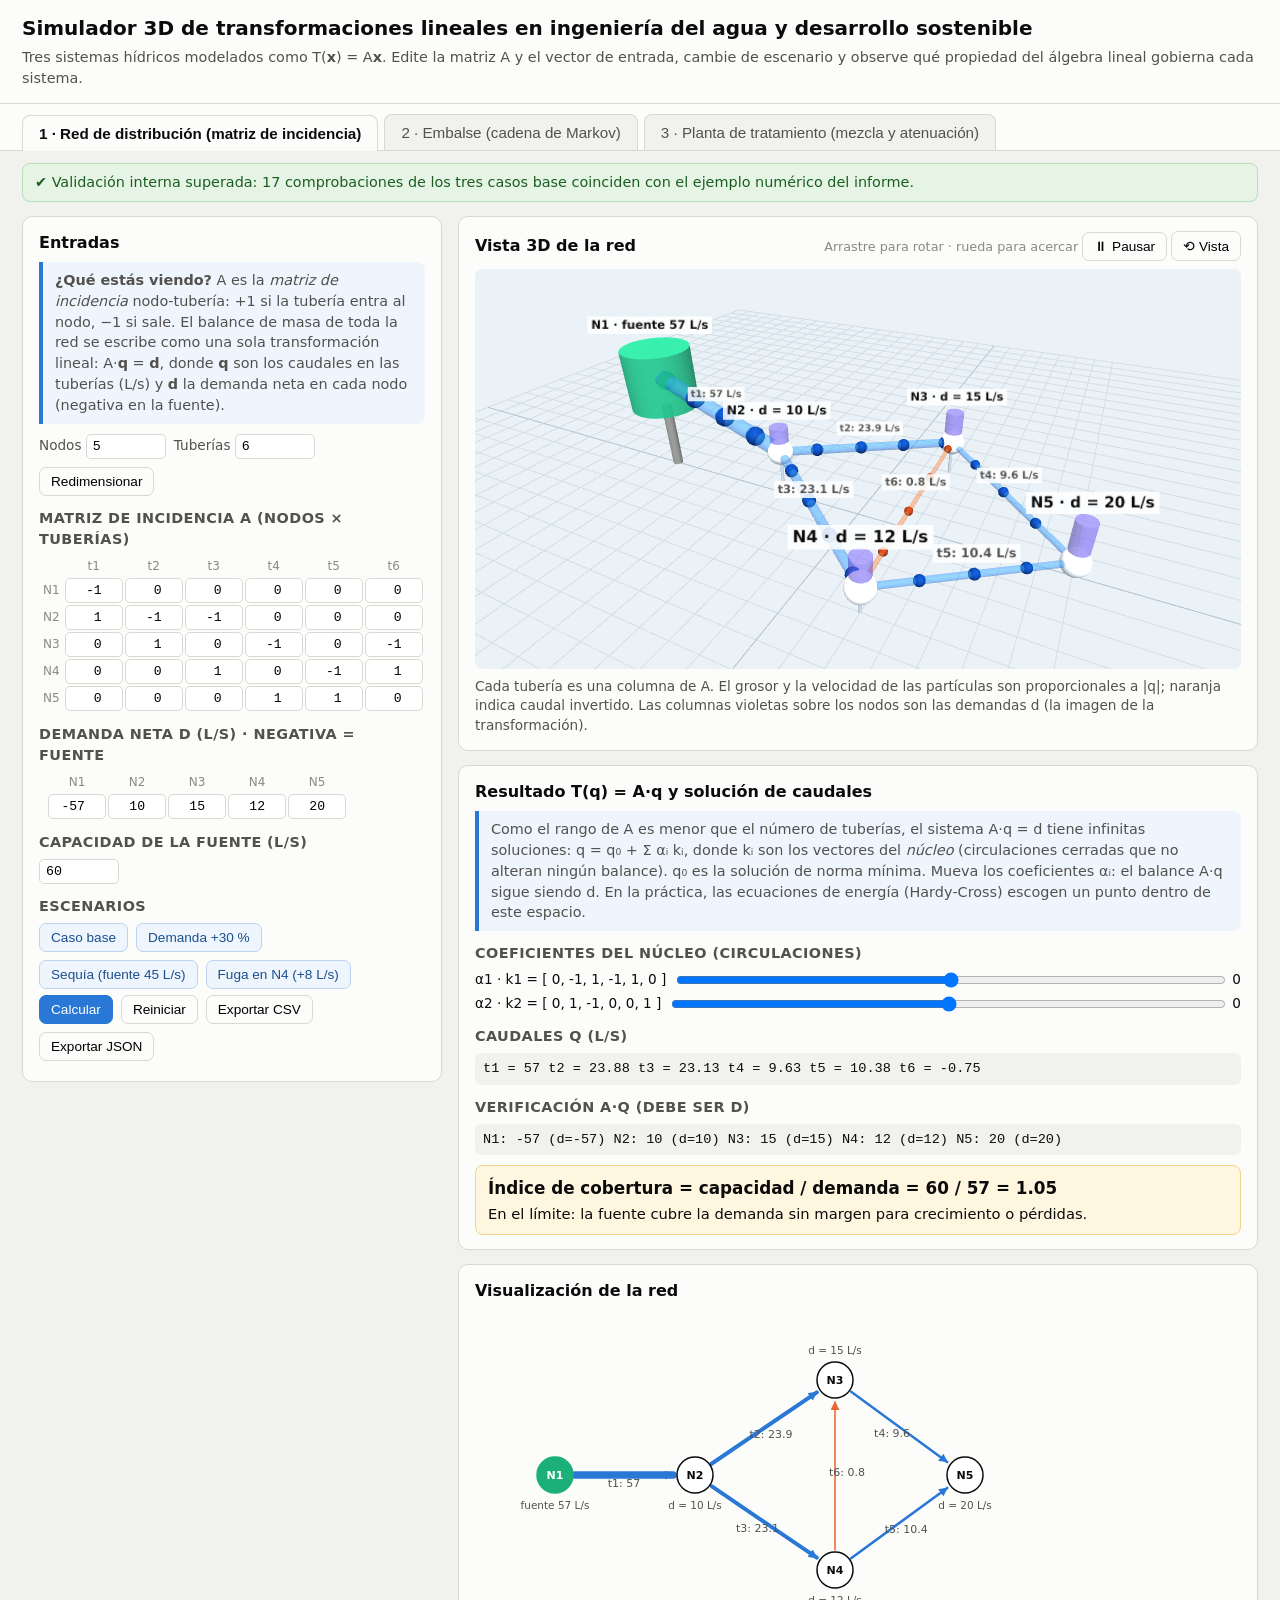
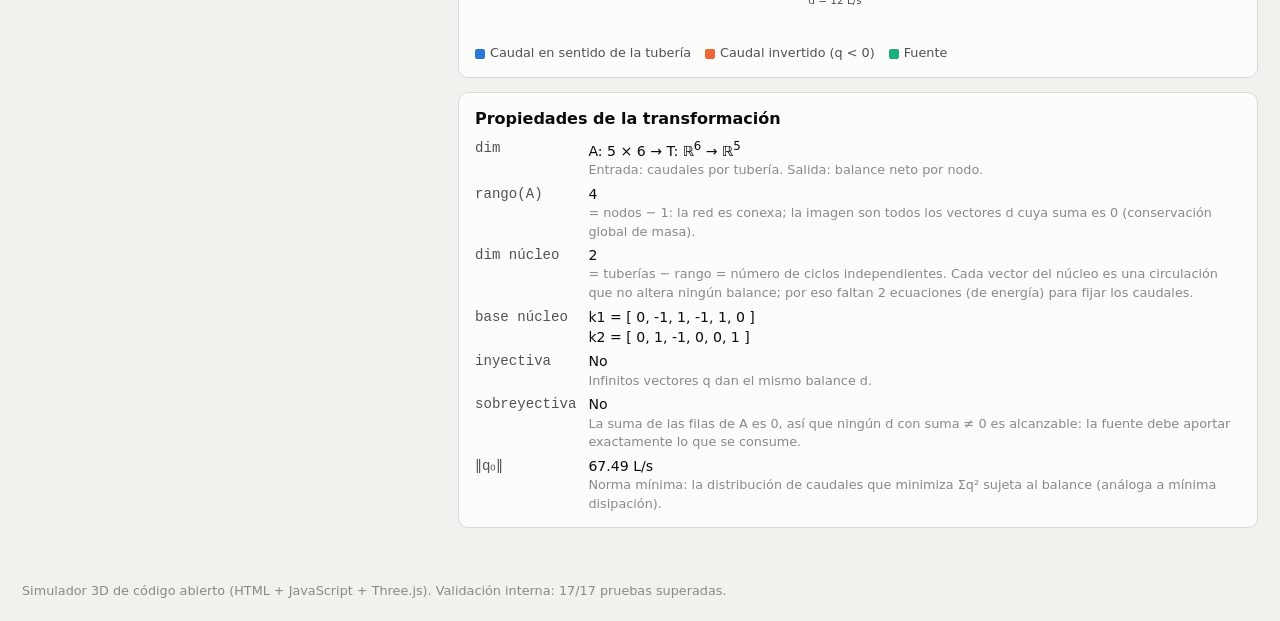
==== index.html @ 26a7a326 "Primer commit Se carga el proyecto" ====
<!DOCTYPE html>
<html lang="es">
<head>
<meta charset="utf-8">
<meta name="viewport" content="width=device-width, initial-scale=1">
<title>Simulador 3D de transformaciones lineales en ingeniería del agua</title>
<style>
:root{
  --surface:#fcfcfb; --surface-2:#f1f1ee; --border:#d9d8d2;
  --text:#0b0b0b; --text-2:#52514e; --muted:#8a8984;
  --s1:#2a78d6; --s2:#eb6834; --s3:#1baf7a; --s4:#eda100; --s7:#6250d6; --s8:#e34948;
  --good:#008300; --warn:#c98500; --bad:#c62828;
  --mono:ui-monospace,SFMono-Regular,Menlo,Consolas,monospace;
}
*{box-sizing:border-box}
body{margin:0;font-family:system-ui,-apple-system,"Segoe UI",Roboto,sans-serif;background:var(--surface-2);color:var(--text);line-height:1.45}
header{background:var(--surface);border-bottom:1px solid var(--border);padding:14px 22px}
header h1{margin:0;font-size:1.25rem;font-weight:650}
header p{margin:4px 0 0;color:var(--text-2);font-size:.9rem}
nav{display:flex;gap:6px;padding:10px 22px 0;background:var(--surface);border-bottom:1px solid var(--border)}
nav button{border:1px solid var(--border);border-bottom:none;background:var(--surface-2);padding:9px 16px;border-radius:8px 8px 0 0;cursor:pointer;font-size:.95rem;color:var(--text-2)}
nav button.active{background:var(--surface);color:var(--text);font-weight:600;border-color:var(--border);position:relative;top:1px}
#banner{margin:12px 22px 0;padding:8px 12px;border-radius:8px;font-size:.9rem;display:none}
#banner.ok{display:block;background:#e6f4e6;color:#1b5e20;border:1px solid #b7dcb7}
#banner.fail{display:block;background:#fdecea;color:#7f1d1d;border:1px solid #f5c2c0}
main{padding:14px 22px 40px}
.module{display:none}
.module.active{display:block}
.grid{display:grid;grid-template-columns:minmax(330px,420px) 1fr;gap:16px}
@media(max-width:960px){.grid{grid-template-columns:1fr}}
.card{background:var(--surface);border:1px solid var(--border);border-radius:10px;padding:14px 16px;margin-bottom:14px}
.card h2{font-size:1rem;margin:0 0 8px;font-weight:650}
.card h3{font-size:.9rem;margin:12px 0 6px;color:var(--text-2);font-weight:600;text-transform:uppercase;letter-spacing:.03em}
.what{background:#eef5fd;border-left:4px solid var(--s1);padding:8px 12px;border-radius:0 8px 8px 0;font-size:.9rem;color:var(--text-2);margin-bottom:10px}
table.mat{border-collapse:collapse;font-family:var(--mono);font-size:.82rem}
table.mat th{font-weight:500;color:var(--muted);padding:2px 4px;font-family:system-ui;font-size:.75rem;white-space:nowrap}
table.mat td{padding:1px}
table.mat input{width:58px;padding:4px 5px;border:1px solid var(--border);border-radius:5px;font-family:var(--mono);font-size:.82rem;text-align:right;background:#fff}
table.mat input:focus{outline:2px solid var(--s1);border-color:transparent}
.row{display:flex;gap:8px;flex-wrap:wrap;align-items:center;margin:6px 0}
.row label{font-size:.85rem;color:var(--text-2)}
input[type=number].small{width:80px;padding:4px 6px;border:1px solid var(--border);border-radius:5px;font-family:var(--mono)}
button.btn{border:1px solid var(--border);background:var(--surface);padding:6px 11px;border-radius:7px;cursor:pointer;font-size:.85rem}
button.btn:hover{background:var(--surface-2)}
button.btn.primary{background:var(--s1);color:#fff;border-color:var(--s1)}
button.btn.scen{border-color:#bcd3f0;background:#eef5fd;color:#1c4f8f}
.prop{display:grid;grid-template-columns:auto 1fr;gap:4px 12px;font-size:.88rem}
.prop .k{font-family:var(--mono);color:var(--text-2);white-space:nowrap}
.prop .v{}
.prop .v small{display:block;color:var(--muted);font-size:.8rem}
.vec{font-family:var(--mono);font-size:.85rem;background:var(--surface-2);padding:6px 8px;border-radius:6px;overflow-x:auto;white-space:nowrap}
.ind{padding:10px 12px;border-radius:8px;font-size:.92rem;border:1px solid var(--border)}
.ind.good{background:#e6f4e6;border-color:#b7dcb7}
.ind.warn{background:#fff6e0;border-color:#f0d58a}
.ind.bad{background:#fdecea;border-color:#f5c2c0}
.ind b{display:block;font-size:1.05rem;margin-bottom:2px}
svg text{font-family:system-ui,sans-serif}
.legend{display:flex;gap:14px;flex-wrap:wrap;font-size:.8rem;color:var(--text-2);margin-top:4px}
.legend span::before{content:"";display:inline-block;width:10px;height:10px;border-radius:2px;margin-right:5px;vertical-align:middle;background:var(--c)}
.slider{display:grid;grid-template-columns:auto 1fr auto;gap:8px;align-items:center;font-size:.85rem;margin:4px 0}
.slider input{width:100%}
footer{color:var(--muted);font-size:.8rem;padding:0 22px 20px}
.tbl{width:100%;border-collapse:collapse;font-size:.82rem;font-family:var(--mono)}
.tbl th,.tbl td{border-bottom:1px solid var(--border);padding:3px 6px;text-align:right}
.tbl th{font-family:system-ui;color:var(--muted);font-weight:500}
.view3d{width:100%;height:400px;border-radius:8px;overflow:hidden;background:#eaf2f8;touch-action:none;cursor:grab;position:relative}
.view3d:active{cursor:grabbing}
.h3d{display:flex;justify-content:space-between;align-items:center;gap:8px;flex-wrap:wrap;margin-bottom:8px}
.h3d h2{margin:0}.h3d span{font-size:.8rem;color:var(--muted)}
.tbl td:first-child,.tbl th:first-child{text-align:left}
</style>
</head>
<body>
<header>
  <h1>Simulador 3D de transformaciones lineales en ingeniería del agua y desarrollo sostenible</h1>
  <p>Tres sistemas hídricos modelados como T(<b>x</b>) = A<b>x</b>. Edite la matriz A y el vector de entrada, cambie de escenario y observe qué propiedad del álgebra lineal gobierna cada sistema.</p>
</header>
<nav>
  <button class="active" data-m="red">1 · Red de distribución (matriz de incidencia)</button>
  <button data-m="emb">2 · Embalse (cadena de Markov)</button>
  <button data-m="pla">3 · Planta de tratamiento (mezcla y atenuación)</button>
</nav>
<div id="banner"></div>
<main>

<!-- ============ MÓDULO 1: RED ============ -->
<section class="module active" id="m-red">
<div class="grid">
<div>
  <div class="card">
    <h2>Entradas</h2>
    <div class="what"><b>¿Qué estás viendo?</b> A es la <i>matriz de incidencia</i> nodo‑tubería: +1 si la tubería entra al nodo, −1 si sale. El balance de masa de toda la red se escribe como una sola transformación lineal: A·<b>q</b> = <b>d</b>, donde <b>q</b> son los caudales en las tuberías (L/s) y <b>d</b> la demanda neta en cada nodo (negativa en la fuente).</div>
    <div class="row">
      <label>Nodos <input class="small" type="number" id="red-n" min="3" max="8" value="5"></label>
      <label>Tuberías <input class="small" type="number" id="red-m" min="2" max="12" value="6"></label>
      <button class="btn" id="red-resize">Redimensionar</button>
    </div>
    <h3>Matriz de incidencia A (nodos × tuberías)</h3>
    <div id="red-A"></div>
    <h3>Demanda neta d (L/s) · negativa = fuente</h3>
    <div id="red-d"></div>
    <h3>Capacidad de la fuente (L/s)</h3>
    <div class="row"><input class="small" type="number" id="red-cap" value="60" step="1"></div>
    <h3>Escenarios</h3>
    <div class="row">
      <button class="btn scen" data-s="base">Caso base</button>
      <button class="btn scen" data-s="demanda">Demanda +30 %</button>
      <button class="btn scen" data-s="sequia">Sequía (fuente 45 L/s)</button>
      <button class="btn scen" data-s="fuga">Fuga en N4 (+8 L/s)</button>
    </div>
    <div class="row"><button class="btn primary" id="red-calc">Calcular</button><button class="btn" id="red-reset">Reiniciar</button><button class="btn" id="red-csv">Exportar CSV</button><button class="btn" id="red-json">Exportar JSON</button></div>
  </div>
</div>
<div>
  <div class="card">
    <div class="h3d"><h2>Vista 3D de la red</h2><span>Arrastre para rotar · rueda para acercar <button class="btn" data-pause>⏸ Pausar</button> <button class="btn" data-home="red">⟲ Vista</button></span></div>
    <div class="view3d" id="red-3d"></div>
    <p style="font-size:.85rem;color:var(--text-2);margin:8px 0 0">Cada tubería es una columna de A. El grosor y la velocidad de las partículas son proporcionales a |q|; naranja indica caudal invertido. Las columnas violetas sobre los nodos son las demandas d (la imagen de la transformación).</p>
  </div>
  <div class="card">
    <h2>Resultado T(q) = A·q y solución de caudales</h2>
    <div class="what">Como el rango de A es menor que el número de tuberías, el sistema A·q = d tiene infinitas soluciones: q = q₀ + Σ αᵢ kᵢ, donde kᵢ son los vectores del <i>núcleo</i> (circulaciones cerradas que no alteran ningún balance). q₀ es la solución de norma mínima. Mueva los coeficientes αᵢ: el balance A·q sigue siendo d. En la práctica, las ecuaciones de energía (Hardy‑Cross) escogen un punto dentro de este espacio.</div>
    <div id="red-sliders"></div>
    <h3>Caudales q (L/s)</h3><div class="vec" id="red-q"></div>
    <h3>Verificación A·q (debe ser d)</h3><div class="vec" id="red-Aq"></div>
    <div id="red-ind" class="ind" style="margin-top:10px"></div>
  </div>
  <div class="card">
    <h2>Visualización de la red</h2>
    <div id="red-svg"></div>
    <div class="legend"><span style="--c:var(--s1)">Caudal en sentido de la tubería</span><span style="--c:var(--s2)">Caudal invertido (q &lt; 0)</span><span style="--c:var(--s3)">Fuente</span></div>
  </div>
  <div class="card">
    <h2>Propiedades de la transformación</h2>
    <div class="prop" id="red-prop"></div>
  </div>
</div>
</div>
</section>

<!-- ============ MÓDULO 2: EMBALSE ============ -->
<section class="module" id="m-emb">
<div class="grid">
<div>
  <div class="card">
    <h2>Entradas</h2>
    <div class="what"><b>¿Qué estás viendo?</b> El nivel del embalse se clasifica en cuatro estados. La columna j de A contiene las probabilidades de pasar <i>desde</i> el estado j a cada estado en un mes (cada columna suma 1: matriz estocástica). La distribución de probabilidad del mes k+1 es la transformación lineal x<sub>k+1</sub> = A·x<sub>k</sub>.</div>
    <h3>Matriz de transición A (hacia × desde)</h3>
    <div id="emb-A"></div>
    <h3>Estado inicial x₀ (probabilidades)</h3>
    <div id="emb-x"></div>
    <div class="slider"><label>Meses a simular</label><input type="range" id="emb-k" min="1" max="36" value="12"><span id="emb-kv">12</span></div>
    <h3>Umbral de sostenibilidad</h3>
    <div class="row"><label>Probabilidad máxima aceptable de Bajo + Crítico a largo plazo</label><input class="small" type="number" id="emb-th" value="0.30" step="0.05" min="0" max="1"></div>
    <h3>Escenarios</h3>
    <div class="row">
      <button class="btn scen" data-s="base">Caso base</button>
      <button class="btn scen" data-s="sequia">Sequía prolongada</button>
      <button class="btn scen" data-s="gestion">Gestión de la demanda</button>
    </div>
    <div class="row"><button class="btn primary" id="emb-calc">Calcular</button><button class="btn" id="emb-reset">Reiniciar</button><button class="btn" id="emb-csv">Exportar CSV</button><button class="btn" id="emb-json">Exportar JSON</button></div>
  </div>
</div>
<div>
  <div class="card">
    <div class="h3d"><h2>Vista 3D del embalse</h2><span>Arrastre para rotar · rueda para acercar <button class="btn" data-pause>⏸ Pausar</button> <button class="btn" data-home="emb">⟲ Vista</button></span></div>
    <div class="view3d" id="emb-3d"></div>
    <p style="font-size:.85rem;color:var(--text-2);margin:8px 0 0">Izquierda: el nivel esperado del embalse evoluciona mes a mes al aplicar A repetidamente. Derecha: cada fila de barras es un estado y cada columna un mes; la superficie se aplana al acercarse al autovector π.</p>
  </div>
  <div class="card">
    <h2>Resultado: evolución mensual x<sub>k</sub> = Aᵏ·x₀</h2>
    <div class="what">El estado de largo plazo del embalse no depende de x₀: es el <i>autovector</i> de A asociado al autovalor λ = 1 (vector estacionario π). El segundo autovalor |λ₂| mide cuánto tarda el sistema en olvidar la condición inicial. Esa es la idea fuerza: la sostenibilidad del embalse está escrita en los autovalores de A.</div>
    <div id="emb-svg"></div>
    <div class="legend"><span style="--c:var(--s1)">Alto</span><span style="--c:var(--s3)">Medio</span><span style="--c:var(--s4)">Bajo</span><span style="--c:var(--s8)">Crítico</span></div>
    <h3>Distribución en el mes k</h3><div class="vec" id="emb-xk"></div>
    <h3>Vector estacionario π (autovector de λ = 1)</h3><div class="vec" id="emb-pi"></div>
    <div id="emb-ind" class="ind" style="margin-top:10px"></div>
  </div>
  <div class="card">
    <h2>Propiedades de la transformación</h2>
    <div class="prop" id="emb-prop"></div>
  </div>
</div>
</div>
</section>

<!-- ============ MÓDULO 3: PLANTA ============ -->
<section class="module" id="m-pla">
<div class="grid">
<div>
  <div class="card">
    <h2>Entradas</h2>
    <div class="what"><b>¿Qué estás viendo?</b> Tres unidades de tratamiento (homogeneización, reactor, sedimentador). A<sub>ij</sub> es la fracción de la carga contaminante de la unidad j que pasa a la unidad i en un ciclo; lo que falta para que la columna sume 1 es la fracción <i>removida</i>. La carga en el ciclo siguiente es la transformación lineal x<sub>k+1</sub> = A·x<sub>k</sub>.</div>
    <h3>Matriz de mezcla y transferencia A (hacia × desde)</h3>
    <div id="pla-A"></div>
    <h3>Carga inicial x₀ (mg/L en cada unidad)</h3>
    <div id="pla-x"></div>
    <div class="slider"><label>Ciclos a simular</label><input type="range" id="pla-k" min="1" max="40" value="12"><span id="pla-kv">12</span></div>
    <h3>Límite normativo de salida (mg/L)</h3>
    <div class="row"><input class="small" type="number" id="pla-lim" value="30" step="1"></div>
    <h3>Escenarios</h3>
    <div class="row">
      <button class="btn scen" data-s="base">Caso base</button>
      <button class="btn scen" data-s="sobrecarga">Sobrecarga del reactor</button>
      <button class="btn scen" data-s="mejora">Mejora de remoción</button>
    </div>
    <div class="row"><button class="btn primary" id="pla-calc">Calcular</button><button class="btn" id="pla-reset">Reiniciar</button><button class="btn" id="pla-csv">Exportar CSV</button><button class="btn" id="pla-json">Exportar JSON</button></div>
  </div>
</div>
<div>
  <div class="card">
    <div class="h3d"><h2>Vista 3D de la planta</h2><span>Arrastre para rotar · rueda para acercar <button class="btn" data-pause>⏸ Pausar</button> <button class="btn" data-home="pla">⟲ Vista</button></span></div>
    <div class="view3d" id="pla-3d"></div>
    <p style="font-size:.85rem;color:var(--text-2);margin:8px 0 0">La altura del relleno de cada tanque es la carga x(k) en esa unidad. Las tuberías son las entradas no nulas de A (grosor ∝ fracción transferida). El anillo rojo marca el límite normativo en el sedimentador.</p>
  </div>
  <div class="card">
    <h2>Resultado: carga por unidad en cada ciclo</h2>
    <div class="what">Si todos los autovalores cumplen |λ| &lt; 1, la carga tiende a cero: la planta <i>atenúa</i> cualquier pulso. El autovalor dominante fija la velocidad: tras k ciclos la carga residual decae como |λ<sub>máx</sub>|ᵏ. Si A es invertible, de la carga medida a la salida puede reconstruirse la carga de entrada (trazabilidad): x₀ = A⁻¹·x₁.</div>
    <div id="pla-svg"></div>
    <div class="legend"><span style="--c:var(--s1)">Homogeneización</span><span style="--c:var(--s3)">Reactor</span><span style="--c:var(--s7)">Sedimentador (salida)</span><span style="--c:var(--s8)">Límite normativo</span></div>
    <h3>Tabla de ciclos (mg/L)</h3>
    <div style="max-height:220px;overflow:auto"><table class="tbl" id="pla-tbl"></table></div>
    <div id="pla-ind" class="ind" style="margin-top:10px"></div>
  </div>
  <div class="card">
    <h2>Propiedades de la transformación</h2>
    <div class="prop" id="pla-prop"></div>
  </div>
</div>
</div>
</section>
</main>
<footer>Simulador 3D de código abierto (HTML + JavaScript + Three.js). Validación interna: <span id="val-txt">pendiente</span>.</footer>

<script src="three.min.js"></script>
<script>window.THREE||document.write('<script src="https://cdnjs.cloudflare.com/ajax/libs/three.js/r128/three.min.js"><\/script>')</script>
<script>
/* =================== Álgebra lineal (JS puro) =================== */
const LA = {
  clone: M => M.map(r => r.slice()),
  eye: n => Array.from({length:n},(_,i)=>Array.from({length:n},(_,j)=>i===j?1:0)),
  mul: (A,B) => A.map(r => B[0].map((_,j)=>r.reduce((s,a,k)=>s+a*B[k][j],0))),
  mulv: (A,v) => A.map(r => r.reduce((s,a,k)=>s+a*v[k],0)),
  T: A => A[0].map((_,j)=>A.map(r=>r[j])),
  norm: v => Math.sqrt(v.reduce((s,a)=>s+a*a,0)),
  rref(M, tol=1e-9){
    const R = LA.clone(M), m=R.length, n=R[0].length, piv=[]; let r=0;
    for(let c=0;c<n && r<m;c++){
      let p=r; for(let i=r+1;i<m;i++) if(Math.abs(R[i][c])>Math.abs(R[p][c])) p=i;
      if(Math.abs(R[p][c])<tol) continue;
      [R[r],R[p]]=[R[p],R[r]];
      const d=R[r][c]; for(let j=0;j<n;j++) R[r][j]/=d;
      for(let i=0;i<m;i++) if(i!==r && Math.abs(R[i][c])>tol){ const f=R[i][c]; for(let j=0;j<n;j++) R[i][j]-=f*R[r][j]; }
      piv.push(c); r++;
    }
    return {R, piv};
  },
  rank: M => LA.rref(M).piv.length,
  nullspace(M){
    const {R,piv}=LA.rref(M), n=M[0].length, free=[...Array(n).keys()].filter(c=>!piv.includes(c));
    return free.map(f=>{ const v=Array(n).fill(0); v[f]=1; piv.forEach((p,i)=>{ v[p]=-R[i][f]; }); return v.map(x=>Math.abs(x)<1e-12?0:x); });
  },
  det(M){
    const A=LA.clone(M), n=A.length; let d=1;
    for(let c=0;c<n;c++){ let p=c; for(let i=c+1;i<n;i++) if(Math.abs(A[i][c])>Math.abs(A[p][c])) p=i;
      if(Math.abs(A[p][c])<1e-12) return 0; if(p!==c){[A[c],A[p]]=[A[p],A[c]]; d=-d;}
      d*=A[c][c]; for(let i=c+1;i<n;i++){ const f=A[i][c]/A[c][c]; for(let j=c;j<n;j++) A[i][j]-=f*A[c][j]; } }
    return d;
  },
  inv(M){
    const n=M.length, A=M.map((r,i)=>r.concat(LA.eye(n)[i])); const {R,piv}=LA.rref(A);
    if(piv.length<n || piv.some((p,i)=>p!==i)) return null; return R.map(r=>r.slice(n));
  },
  solve(A,b){ const n=A.length; const {R,piv}=LA.rref(A.map((r,i)=>r.concat([b[i]]))); if(piv.length<n) return null; return R.map(r=>r[n]); },
  eig(M){ // QR sin desplazamiento; devuelve valores reales (y marca pares complejos)
    const n=M.length; let A=LA.clone(M);
    for(let it=0;it<800;it++){
      // Gram-Schmidt QR
      const Q=Array.from({length:n},()=>Array(n).fill(0)), Rm=Array.from({length:n},()=>Array(n).fill(0));
      for(let j=0;j<n;j++){ let v=A.map(r=>r[j]);
        for(let k=0;k<j;k++){ const q=Q.map(r=>r[k]); const d=q.reduce((s,a,i)=>s+a*v[i],0); Rm[k][j]=d; v=v.map((a,i)=>a-d*q[i]); }
        const nv=LA.norm(v)||1e-300; Rm[j][j]=nv; for(let i=0;i<n;i++) Q[i][j]=v[i]/nv; }
      A=LA.mul(Rm,Q);
    }
    const vals=[]; let i=0;
    while(i<n){
      if(i<n-1 && Math.abs(A[i+1][i])>1e-6){ // bloque 2x2 -> par complejo
        const a=A[i][i],b=A[i][i+1],c=A[i+1][i],d=A[i+1][i+1]; const tr=a+d, dt=a*d-b*c, disc=tr*tr/4-dt;
        if(disc<0){ vals.push({re:tr/2,im:Math.sqrt(-disc)}); vals.push({re:tr/2,im:-Math.sqrt(-disc)}); }
        else { vals.push({re:tr/2+Math.sqrt(disc),im:0}); vals.push({re:tr/2-Math.sqrt(disc),im:0}); }
        i+=2;
      } else { vals.push({re:A[i][i],im:0}); i++; }
    }
    vals.sort((p,q)=>Math.hypot(q.re,q.im)-Math.hypot(p.re,p.im));
    return vals;
  },
  eigvec(M,lam){ // iteración inversa
    const n=M.length; const S=M.map((r,i)=>r.map((a,j)=>a-(i===j?lam+1e-7:0)));
    let v=Array(n).fill(1/Math.sqrt(n));
    for(let it=0;it<60;it++){ const w=LA.solve(S,v); if(!w) break; const nw=LA.norm(w); if(!nw) break; v=w.map(a=>a/nw); }
    return v;
  }
};
const f = (x,d=3) => (Math.abs(x)<5e-4?0:x).toFixed(d).replace(/\.?0+$/,m=>m.includes('.')?'':m).replace(/^-0$/,'0');
const fv = (v,d=3) => '[ ' + v.map(a=>f(a,d)).join(',  ') + ' ]';

/* =================== Utilidades de interfaz =================== */
function matrixEditor(container, M, rowLabels, colLabels, onChange){
  const el=document.getElementById(container); let h='<table class="mat"><tr><th></th>'+colLabels.map(c=>'<th>'+c+'</th>').join('')+'</tr>';
  M.forEach((r,i)=>{ h+='<tr><th>'+rowLabels[i]+'</th>'+r.map((a,j)=>`<td><input type="number" step="any" data-i="${i}" data-j="${j}" value="${f(a,4)}"></td>`).join('')+'</tr>'; });
  el.innerHTML=h+'</table>';
  el.querySelectorAll('input').forEach(inp=>inp.addEventListener('change',()=>{ M[+inp.dataset.i][+inp.dataset.j]=parseFloat(inp.value)||0; onChange&&onChange(); }));
}
function vectorEditor(container, v, labels, onChange){ matrixEditor(container, [v], [''], labels, onChange); const el=document.getElementById(container); el.querySelectorAll('input').forEach(inp=>inp.addEventListener('change',()=>{ v[+inp.dataset.j]=parseFloat(inp.value)||0; onChange&&onChange(); })); }
function download(name, text, type){
  try{ const a=document.createElement('a'); a.href=URL.createObjectURL(new Blob([text],{type})); a.download=name; a.click(); }catch(e){}
  let d=document.getElementById('exp'); if(!d){ d=document.createElement('div'); d.id='exp'; d.style.cssText='position:fixed;inset:0;background:rgba(0,0,0,.45);display:flex;align-items:center;justify-content:center;z-index:9'; d.innerHTML='<div style="background:#fff;border-radius:10px;padding:16px;width:min(720px,92vw)"><div style="display:flex;justify-content:space-between;align-items:center;margin-bottom:8px"><b id="exp-t"></b><span><button class="btn" id="exp-c">Copiar</button> <button class="btn" id="exp-x">Cerrar</button></span></div><textarea id="exp-a" style="width:100%;height:300px;font-family:var(--mono);font-size:.8rem" readonly></textarea><p style="font-size:.8rem;color:var(--muted);margin:6px 0 0">Si la descarga automática no se inicia, copie el contenido y guárdelo con el nombre indicado.</p></div>'; document.body.appendChild(d);
    document.getElementById('exp-x').onclick=()=>d.style.display='none'; document.getElementById('exp-c').onclick=()=>{ const a=document.getElementById('exp-a'); a.select(); try{ navigator.clipboard.writeText(a.value); }catch(e){ document.execCommand('copy'); } }; }
  d.style.display='flex'; document.getElementById('exp-t').textContent=name; document.getElementById('exp-a').value=text;
}
function propRow(k,v,note){ return `<div class="k">${k}</div><div class="v">${v}${note?'<small>'+note+'</small>':''}</div>`; }
function eigText(vals){ return vals.map(e=>e.im?`${f(e.re)} ± ${f(Math.abs(e.im))}i`:f(e.re)).join(',  '); }

/* =================== MÓDULO 1: RED =================== */
const RED = {
  base(){ return { A:[[-1,0,0,0,0,0],[1,-1,-1,0,0,0],[0,1,0,-1,0,-1],[0,0,1,0,-1,1],[0,0,0,1,1,0]], d:[-57,10,15,12,20], cap:60 }; },
  state:null, alpha:[],
  load(s){ RED.state=s; RED.alpha=[]; document.getElementById('red-cap').value=s.cap; document.getElementById('red-n').value=s.A.length; document.getElementById('red-m').value=s.A[0].length; RED.render(); RED.calc(); },
  labels(){ const n=RED.state.A.length, m=RED.state.A[0].length; return {N:Array.from({length:n},(_,i)=>'N'+(i+1)), T:Array.from({length:m},(_,j)=>'t'+(j+1))}; },
  render(){ const {N,T}=RED.labels(); matrixEditor('red-A',RED.state.A,N,T,()=>{RED.alpha=[];}); vectorEditor('red-d',RED.state.d,N); },
  compute(){
    const A=RED.state.A, d=RED.state.d, cap=parseFloat(document.getElementById('red-cap').value)||0;
    const n=A.length, m=A[0].length, rank=LA.rank(A), ker=LA.nullspace(A);
    // solución de norma mínima con nodo de referencia = fila 1 (fuente)
    const Ar=A.slice(1), dr=d.slice(1); let q0=null, consistente=true;
    const G=LA.mul(Ar,LA.T(Ar)); const y=LA.solve(G,dr);
    if(y){ q0=LA.mulv(LA.T(Ar),y); } else { consistente=false; q0=Array(m).fill(0); }
    const sumd=d.reduce((s,a)=>s+a,0); if(Math.abs(sumd)>1e-6) consistente=false;
    const q=q0.map((a,j)=>a+ker.reduce((s,k,i)=>s+(RED.alpha[i]||0)*k[j],0));
    const Aq=LA.mulv(A,q);
    const demanda=d.filter(a=>a>0).reduce((s,a)=>s+a,0), fuente=-d.filter(a=>a<0).reduce((s,a)=>s+a,0);
    return {A,d,n,m,rank,ker,q0,q,Aq,consistente,sumd,demanda,fuente,cap,cobertura:demanda?cap/demanda:Infinity};
  },
  calc(){
    const r=RED.compute(); const {N,T}=RED.labels();
    // sliders de núcleo
    const sl=document.getElementById('red-sliders');
    sl.innerHTML = r.ker.length? '<h3>Coeficientes del núcleo (circulaciones)</h3>'+r.ker.map((k,i)=>`<div class="slider"><label>α${i+1} · k${i+1} = ${fv(k,2)}</label><input type="range" min="-20" max="20" step="0.5" value="${RED.alpha[i]||0}" data-i="${i}"><span>${f(RED.alpha[i]||0,1)}</span></div>`).join('') : '<p style="color:var(--muted);font-size:.85rem">Núcleo trivial: la solución de caudales es única (red en árbol, sin ciclos).</p>';
    sl.querySelectorAll('input[type=range]').forEach(inp=>inp.addEventListener('input',()=>{ RED.alpha[+inp.dataset.i]=parseFloat(inp.value); RED.calc(); }));
    document.getElementById('red-q').textContent = T.map((t,j)=>t+' = '+f(r.q[j],2)).join('   ');
    document.getElementById('red-Aq').textContent = N.map((nn,i)=>nn+': '+f(r.Aq[i],2)+' (d='+f(r.d[i],2)+')').join('   ');
    // indicador
    const ind=document.getElementById('red-ind');
    if(!r.consistente){ ind.className='ind bad'; ind.innerHTML='<b>Sistema inconsistente</b> La suma de d es '+f(r.sumd,2)+' L/s ≠ 0 (o A no corresponde a una red conexa): el vector d no pertenece a la imagen de A y no existe ningún q que satisfaga el balance. Ajuste la fuente para que compense exactamente las demandas.'; }
    else { const c=r.cobertura; const cls=c>=1.1?'good':c>=1?'warn':'bad';
      ind.className='ind '+cls; ind.innerHTML=`<b>Índice de cobertura = capacidad / demanda = ${f(r.cap,1)} / ${f(r.demanda,1)} = ${f(c,2)}</b>`+(cls==='good'?'Sostenible: la fuente cubre la demanda con margen ≥ 10 %.':cls==='warn'?'En el límite: la fuente cubre la demanda sin margen para crecimiento o pérdidas.':'No sostenible: la demanda supera la capacidad de la fuente; déficit de '+f(r.demanda-r.cap,1)+' L/s. Requiere gestión de demanda o nueva fuente (ODS 6.4).'); }
    // propiedades
    const kerDim=r.m-r.rank;
    document.getElementById('red-prop').innerHTML =
      propRow('dim', `A: ${r.n} × ${r.m}  →  T: ℝ<sup>${r.m}</sup> → ℝ<sup>${r.n}</sup>`, 'Entrada: caudales por tubería. Salida: balance neto por nodo.')+
      propRow('rango(A)', r.rank, r.rank===r.n-1?'= nodos − 1: la red es conexa; la imagen son todos los vectores d cuya suma es 0 (conservación global de masa).':'≠ nodos − 1: la red tiene componentes desconectadas o filas redundantes.')+
      propRow('dim núcleo', kerDim, kerDim>0?`= tuberías − rango = número de ciclos independientes. Cada vector del núcleo es una circulación que no altera ningún balance; por eso faltan ${kerDim} ecuaciones (de energía) para fijar los caudales.`:'La red es un árbol: los caudales quedan determinados sólo por el balance de masa.')+
      propRow('base núcleo', r.ker.length?r.ker.map((k,i)=>'k'+(i+1)+' = '+fv(k,2)).join('<br>'):'{0}')+
      propRow('inyectiva', kerDim===0?'Sí':'No', kerDim===0?'Dos configuraciones distintas de caudales producen balances distintos.':'Infinitos vectores q dan el mismo balance d.')+
      propRow('sobreyectiva', r.rank===r.n?'Sí':'No', 'La suma de las filas de A es 0, así que ningún d con suma ≠ 0 es alcanzable: la fuente debe aportar exactamente lo que se consume.')+
      propRow('‖q₀‖', f(LA.norm(r.q0),2)+' L/s', 'Norma mínima: la distribución de caudales que minimiza Σq² sujeta al balance (análoga a mínima disipación).');
    RED.draw(r); RED.draw3D(r);
  },
  draw(r){
    const {N,T}=RED.labels(); const n=r.n, W=560, H=330;
    let pos; if(n===5) pos=[[80,165],[220,165],[360,70],[360,260],[490,165]]; else pos=N.map((_,i)=>[280+200*Math.cos(2*Math.PI*i/n-Math.PI/2),165+120*Math.sin(2*Math.PI*i/n-Math.PI/2)]);
    const qmax=Math.max(1,...r.q.map(Math.abs));
    let s=`<svg viewBox="0 0 ${W} ${H}" width="100%" style="max-width:${W}px;display:block"><defs><marker id="arr" viewBox="0 0 10 10" refX="9" refY="5" markerWidth="9" markerHeight="9" markerUnits="userSpaceOnUse" orient="auto-start-reverse"><path d="M0,0 L10,5 L0,10 z" fill="context-stroke"/></marker></defs>`;
    r.A[0].forEach((_,j)=>{ const col=r.A.map(row=>row[j]); const from=col.indexOf(-1), to=col.indexOf(1); if(from<0||to<0) return;
      let [x1,y1]=pos[from],[x2,y2]=pos[to]; const q=r.q[j]; const rev=q<0; if(rev){[x1,y1,x2,y2]=[x2,y2,x1,y1];}
      const dx=x2-x1,dy=y2-y1,L=Math.hypot(dx,dy),ux=dx/L,uy=dy/L; const sx=x1+ux*20,sy=y1+uy*20,ex=x2-ux*22,ey=y2-uy*22;
      const w=1.5+6*Math.abs(q)/qmax; const color=rev?'var(--s2)':'var(--s1)';
      s+=`<line x1="${sx}" y1="${sy}" x2="${ex}" y2="${ey}" stroke="${color}" stroke-width="${w}" stroke-linecap="round" marker-end="url(#arr)"><title>${T[j]}: ${f(q,2)} L/s</title></line>`;
      const mx=(sx+ex)/2+(-uy)*12, my=(sy+ey)/2+ux*12; s+=`<text x="${mx}" y="${my}" font-size="11" text-anchor="middle" fill="#52514e">${T[j]}: ${f(Math.abs(q),1)}</text>`; });
    N.forEach((nn,i)=>{ const [x,y]=pos[i]; const src=r.d[i]<0; s+=`<circle cx="${x}" cy="${y}" r="18" fill="${src?'var(--s3)':'#fff'}" stroke="${src?'var(--s3)':'#0b0b0b'}" stroke-width="1.5"/><text x="${x}" y="${y+4}" font-size="11" text-anchor="middle" font-weight="600" fill="${src?'#fff':'#0b0b0b'}">${nn}</text><text x="${x}" y="${y<120?y-26:y+34}" font-size="10.5" text-anchor="middle" fill="#52514e">${src?'fuente ':'d = '}${f(Math.abs(r.d[i]),1)} L/s</text>`; });
    document.getElementById('red-svg').innerHTML=s+'</svg>';
  }
};
RED.scen = {
  base: ()=>RED.base(),
  demanda: ()=>{ const s=RED.base(); s.d=[-57*1.3, 13, 19.5, 15.6, 26]; return s; },
  sequia: ()=>{ const s=RED.base(); s.cap=45; return s; },
  fuga: ()=>{ const s=RED.base(); s.d=[-65,10,15,20,20]; return s; }
};

/* =================== MÓDULO 2: EMBALSE =================== */
const EMB = {
  S:['Alto','Medio','Bajo','Crítico'],
  base(){ return { A:[[0.70,0.20,0.05,0.00],[0.25,0.55,0.25,0.10],[0.05,0.20,0.50,0.40],[0.00,0.05,0.20,0.50]], x:[1,0,0,0] }; },
  state:null,
  load(s){ EMB.state=s; EMB.render(); EMB.calc(); },
  render(){ matrixEditor('emb-A',EMB.state.A,EMB.S.map(s=>'→ '+s),EMB.S.map(s=>'desde '+s)); vectorEditor('emb-x',EMB.state.x,EMB.S); },
  compute(){
    const A=EMB.state.A, x0=EMB.state.x.slice(), K=+document.getElementById('emb-k').value, th=parseFloat(document.getElementById('emb-th').value);
    const colsum=A[0].map((_,j)=>A.reduce((s,r)=>s+r[j],0)); const estoc=colsum.every(c=>Math.abs(c-1)<1e-6)&&A.every(r=>r.every(a=>a>=-1e-12));
    const hist=[x0]; let x=x0; for(let k=0;k<K;k++){ x=LA.mulv(A,x); hist.push(x); }
    const eig=LA.eig(A); let pi=LA.eigvec(A,1); const sp=pi.reduce((s,a)=>s+a,0); pi=pi.map(a=>a/sp);
    const lam2=eig.length>1?Math.hypot(eig[1].re,eig[1].im):0; const mem=lam2>0&&lam2<1?Math.log(0.01)/Math.log(lam2):Infinity;
    const riesgo=pi[2]+pi[3];
    return {A,x0,K,th,colsum,estoc,hist,eig,pi,lam2,mem,riesgo,det:LA.det(A),rank:LA.rank(A)};
  },
  calc(){
    const r=EMB.compute(); document.getElementById('emb-kv').textContent=r.K;
    document.getElementById('emb-xk').textContent='k = '+r.K+':  '+EMB.S.map((s,i)=>s+' '+f(r.hist[r.K][i],3)).join('   ');
    document.getElementById('emb-pi').textContent=EMB.S.map((s,i)=>s+' '+f(r.pi[i],3)).join('   ');
    const ind=document.getElementById('emb-ind');
    if(!r.estoc){ ind.className='ind bad'; ind.innerHTML='<b>A no es estocástica</b> Las columnas deben sumar 1 y no tener entradas negativas (sumas actuales: '+fv(r.colsum,3)+'). Sin esa condición no existe el autovalor λ = 1 que define el estado de largo plazo.'; }
    else { const cls=r.riesgo<=r.th?'good':r.riesgo<=r.th+0.15?'warn':'bad';
      ind.className='ind '+cls; ind.innerHTML=`<b>Probabilidad de largo plazo de Bajo + Crítico = ${f(r.pi[2],3)} + ${f(r.pi[3],3)} = ${f(r.riesgo,3)} (umbral ${f(r.th,2)})</b>`+(cls==='good'?'Sostenible: en régimen estacionario el embalse pasa la mayor parte del tiempo en niveles Alto/Medio.':cls==='warn'?'Riesgo moderado: el embalse supera el umbral; conviene revisar reglas de operación.':'No sostenible: el régimen de largo plazo concentra la probabilidad en niveles Bajo/Crítico (riesgo de desabastecimiento, ODS 6.4).')+` Memoria del sistema ≈ ${isFinite(r.mem)?Math.ceil(r.mem)+' meses':'∞'} para olvidar el estado inicial (|λ₂| = ${f(r.lam2,3)}).`; }
    document.getElementById('emb-prop').innerHTML =
      propRow('dim','A: 4 × 4  →  T: ℝ⁴ → ℝ⁴','Entrada y salida: distribuciones de probabilidad sobre los 4 estados.')+
      propRow('autovalores', eigText(r.eig), 'λ₁ = 1 siempre existe en una matriz estocástica (Perron‑Frobenius). Los demás cumplen |λ| < 1 y gobiernan la velocidad de convergencia.')+
      propRow('autovector λ=1', fv(r.pi,3), 'Vector estacionario π: A·π = π. Es el estado "sostenible" del embalse a largo plazo e independiente de x₀.')+
      propRow('|λ₂|', f(r.lam2,3), 'Tasa de olvido: el error respecto a π decae como |λ₂|ᵏ.')+
      propRow('det(A)', f(r.det,4), r.det!==0?'A es invertible: en principio puede reconstruirse la distribución del mes anterior.':'A es singular: distintas distribuciones iniciales colapsan en una sola.')+
      propRow('rango(A)', r.rank)+
      propRow('conservación', 'Σ columnas = '+fv(r.colsum,2), 'T preserva la suma de probabilidades (= 1): la imagen de un vector de probabilidad es otro vector de probabilidad.');
    EMB.draw(r); EMB.draw3D(r);
  },
  draw(r){
    const W=600,H=260,L=46,B=34,Rg=14,Tp=14, pw=W-L-Rg, ph=H-B-Tp, K=r.K, cols=['var(--s1)','var(--s3)','var(--s4)','var(--s8)'];
    const bw=Math.min(28,pw/(K+1)*0.75), step=pw/(K+1);
    let s=`<svg viewBox="0 0 ${W} ${H}" width="100%" style="max-width:${W}px;display:block">`;
    [0,0.25,0.5,0.75,1].forEach(t=>{ const y=Tp+ph*(1-t); s+=`<line x1="${L}" y1="${y}" x2="${W-Rg}" y2="${y}" stroke="#e4e3de"/><text x="${L-6}" y="${y+4}" font-size="10" text-anchor="end" fill="#8a8984">${t}</text>`; });
    r.hist.forEach((x,k)=>{ let acc=0; const cx=L+step*k+step/2-bw/2; x.forEach((p,i)=>{ const h=ph*p; const y=Tp+ph*(1-acc-p); s+=`<rect x="${cx}" y="${y}" width="${bw}" height="${Math.max(0,h-1)}" fill="${cols[i]}" rx="1"><title>Mes ${k} · ${EMB.S[i]}: ${f(p,3)}</title></rect>`; acc+=p; });
      if(K<=18||k%3===0) s+=`<text x="${cx+bw/2}" y="${H-B+14}" font-size="10" text-anchor="middle" fill="#52514e">${k}</text>`; });
    s+=`<text x="${L+pw/2}" y="${H-4}" font-size="11" text-anchor="middle" fill="#52514e">Mes k (0 = estado inicial) · altura = probabilidad de cada estado</text>`;
    // línea de referencia pi para Bajo+Crítico
    const y=Tp+ph*r.riesgo; s+=`<line x1="${L}" y1="${y}" x2="${W-Rg}" y2="${y}" stroke="#0b0b0b" stroke-dasharray="4 3"/><text x="${W-Rg}" y="${y-4}" font-size="10" text-anchor="end" fill="#0b0b0b">régimen estacionario: Bajo+Crítico por encima de esta línea = ${f(r.riesgo,3)}</text>`;
    document.getElementById('emb-svg').innerHTML=s+'</svg>';
  }
};
EMB.scen = {
  base: ()=>EMB.base(),
  sequia: ()=>({ A:[[0.55,0.10,0.02,0.00],[0.35,0.50,0.18,0.05],[0.10,0.30,0.50,0.35],[0.00,0.10,0.30,0.60]], x:[1,0,0,0] }),
  gestion: ()=>({ A:[[0.75,0.30,0.10,0.00],[0.22,0.55,0.35,0.20],[0.03,0.13,0.45,0.45],[0.00,0.02,0.10,0.35]], x:[0,0,0,1] })
};

/* =================== MÓDULO 3: PLANTA =================== */
const PLA = {
  U:['Homogeneización','Reactor','Sedimentador'],
  base(){ return { A:[[0.50,0.10,0.00],[0.40,0.50,0.10],[0.00,0.30,0.60]], x:[120,0,0] }; },
  state:null,
  load(s){ PLA.state=s; PLA.render(); PLA.calc(); },
  render(){ matrixEditor('pla-A',PLA.state.A,PLA.U.map(u=>'→ '+u),PLA.U.map(u=>'desde '+u.slice(0,5)+'.')); vectorEditor('pla-x',PLA.state.x,PLA.U); },
  compute(){
    const A=PLA.state.A, x0=PLA.state.x.slice(), K=+document.getElementById('pla-k').value, lim=parseFloat(document.getElementById('pla-lim').value);
    const colsum=A[0].map((_,j)=>A.reduce((s,r)=>s+r[j],0)); const rem=colsum.map(c=>1-c);
    const hist=[x0]; let x=x0; for(let k=0;k<K;k++){ x=LA.mulv(A,x); hist.push(x); }
    const eig=LA.eig(A); const rho=Math.hypot(eig[0].re,eig[0].im); const inv=LA.inv(A);
    const sal=hist.map(h=>h[2]); const maxSal=Math.max(...sal.slice(1)); const kmax=sal.indexOf(maxSal);
    let kcumple=null; for(let k=kmax;k<=K;k++){ if(sal[k]<=lim){kcumple=k;break;} }
    return {A,x0,K,lim,colsum,rem,hist,eig,rho,inv,sal,maxSal,kmax,kcumple,det:LA.det(A),rank:LA.rank(A),masaOk:colsum.every(c=>c<=1+1e-9&&c>=0)};
  },
  calc(){
    const r=PLA.compute(); document.getElementById('pla-kv').textContent=r.K;
    document.getElementById('pla-tbl').innerHTML='<tr><th>Ciclo</th>'+PLA.U.map(u=>'<th>'+u+'</th>').join('')+'<th>Total</th></tr>'+r.hist.map((h,k)=>`<tr><td>${k}</td>${h.map(a=>'<td>'+f(a,2)+'</td>').join('')}<td>${f(h.reduce((s,a)=>s+a,0),2)}</td></tr>`).join('');
    const ind=document.getElementById('pla-ind');
    if(!r.masaOk){ ind.className='ind bad'; ind.innerHTML='<b>Matriz físicamente inválida</b> Alguna columna suma más de 1 (la unidad generaría contaminante) o tiene entradas negativas. Sumas: '+fv(r.colsum,3); }
    else if(r.rho>=1){ ind.className='ind bad'; ind.innerHTML=`<b>Sin atenuación: |λ<sub>máx</sub>| = ${f(r.rho,3)} ≥ 1</b> La carga no decae; la planta acumula o conserva el contaminante. No sostenible.`; }
    else { const cls=r.maxSal<=r.lim?'good':r.kcumple!==null?'warn':'bad';
      ind.className='ind '+cls; ind.innerHTML=`<b>Pico de salida = ${f(r.maxSal,2)} mg/L en el ciclo ${r.kmax} (límite ${f(r.lim,1)} mg/L) · |λ<sub>máx</sub>| = ${f(r.rho,3)}</b>`+(cls==='good'?'Sostenible: la salida nunca supera el límite normativo; la carga residual decae como '+f(r.rho,3)+'ᵏ.':cls==='warn'?`Incumplimiento transitorio: la salida supera el límite y vuelve a cumplir en el ciclo ${r.kcumple}. Requiere amortiguar el pulso (mayor remoción o tanque de igualación).`:'No sostenible en el horizonte simulado: la salida supera el límite y no vuelve a cumplirlo en '+r.K+' ciclos.'); }
    document.getElementById('pla-prop').innerHTML =
      propRow('dim','A: 3 × 3  →  T: ℝ³ → ℝ³','Entrada y salida: cargas (mg/L) en las tres unidades.')+
      propRow('remoción por unidad', PLA.U.map((u,i)=>u+' '+f(100*r.rem[i],1)+' %').join(' · '), '1 − suma de la columna: fracción de la carga que desaparece en cada ciclo (sedimentación, biodegradación).')+
      propRow('autovalores', eigText(r.eig), 'Si todos cumplen |λ| < 1, Aᵏ → 0 y la planta atenúa cualquier pulso. El dominante fija la velocidad de decaimiento.')+
      propRow('ciclos para reducir 90 %', r.rho<1&&r.rho>0?Math.ceil(Math.log(0.1)/Math.log(r.rho)):'∞', 'Estimación con el autovalor dominante: |λ|ᵏ ≤ 0.1.')+
      propRow('det(A)', f(r.det,4), r.det!==0?'≠ 0: A es invertible.':'= 0: A no es invertible; se pierde información de la entrada.')+
      propRow('A⁻¹ (trazabilidad)', r.inv?'<span style="font-family:var(--mono)">'+r.inv.map(row=>fv(row,3)).join('<br>')+'</span>':'no existe', r.inv?'Permite reconstruir la carga del ciclo anterior a partir de la medida actual: x₀ = A⁻¹·x₁.':'')+
      propRow('rango(A)', r.rank)+
      propRow('composición', 'Aᵏ = A∘A∘…∘A', 'k ciclos de tratamiento son la composición de k transformaciones; la matriz de k ciclos es la potencia Aᵏ.');
    PLA.draw(r); PLA.draw3D(r);
  },
  draw(r){
    const W=600,H=250,L=46,B=34,Rg=14,Tp=14,pw=W-L-Rg,ph=H-B-Tp, cols=['var(--s1)','var(--s3)','var(--s7)'];
    const ymax=Math.max(r.lim*1.2,...r.hist.flat())*1.05; const X=k=>L+pw*k/r.K, Y=v=>Tp+ph*(1-v/ymax);
    let s=`<svg viewBox="0 0 ${W} ${H}" width="100%" style="max-width:${W}px;display:block">`;
    const ticks=5; for(let i=0;i<=ticks;i++){ const v=ymax*i/ticks; s+=`<line x1="${L}" y1="${Y(v)}" x2="${W-Rg}" y2="${Y(v)}" stroke="#e4e3de"/><text x="${L-6}" y="${Y(v)+4}" font-size="10" text-anchor="end" fill="#8a8984">${f(v,0)}</text>`; }
    s+=`<line x1="${L}" y1="${Y(r.lim)}" x2="${W-Rg}" y2="${Y(r.lim)}" stroke="var(--s8)" stroke-dasharray="5 3" stroke-width="1.5"/><text x="${W-Rg}" y="${Y(r.lim)-4}" font-size="10" text-anchor="end" fill="var(--s8)">límite ${f(r.lim,0)} mg/L</text>`;
    for(let i=0;i<3;i++){ const d=r.hist.map((h,k)=>`${k?'L':'M'}${X(k)},${Y(h[i])}`).join(' '); s+=`<path d="${d}" fill="none" stroke="${cols[i]}" stroke-width="2"/>`; r.hist.forEach((h,k)=>{ s+=`<circle cx="${X(k)}" cy="${Y(h[i])}" r="3.5" fill="${cols[i]}" stroke="#fff" stroke-width="1"><title>Ciclo ${k} · ${PLA.U[i]}: ${f(h[i],2)} mg/L</title></circle>`; }); }
    for(let k=0;k<=r.K;k++) if(r.K<=20||k%5===0) s+=`<text x="${X(k)}" y="${H-B+14}" font-size="10" text-anchor="middle" fill="#52514e">${k}</text>`;
    s+=`<text x="${L+pw/2}" y="${H-4}" font-size="11" text-anchor="middle" fill="#52514e">Ciclo de tratamiento k · carga (mg/L) en cada unidad</text>`;
    document.getElementById('pla-svg').innerHTML=s+'</svg>';
  }
};
PLA.scen = {
  base: ()=>PLA.base(),
  sobrecarga: ()=>({ A:[[0.70,0.10,0.00],[0.25,0.70,0.10],[0.00,0.20,0.85]], x:[120,0,0] }),
  mejora: ()=>({ A:[[0.40,0.05,0.00],[0.35,0.40,0.05],[0.00,0.25,0.45]], x:[120,0,0] })
};

/* =================== Motor 3D (Three.js) =================== */
const V3={views:{},active:'red',paused:false};
function make3D(id){
  const el=document.getElementById(id); const H=400; let W=el.clientWidth||720;
  const renderer=new THREE.WebGLRenderer({antialias:true,preserveDrawingBuffer:true}); renderer.setPixelRatio(Math.min(window.devicePixelRatio||1,2)); renderer.setSize(W,H); el.appendChild(renderer.domElement);
  const scene=new THREE.Scene(); scene.background=new THREE.Color(0xeaf2f8);
  const camera=new THREE.PerspectiveCamera(42,W/H,0.1,400);
  scene.add(new THREE.HemisphereLight(0xffffff,0x8a97a3,0.95)); const dl=new THREE.DirectionalLight(0xffffff,0.65); dl.position.set(8,16,12); scene.add(dl);
  const grid=new THREE.GridHelper(40,40,0xb4c2cc,0xd3dde4); grid.position.y=-0.02; scene.add(grid);
  const group=new THREE.Group(); scene.add(group);
  const v={el,renderer,scene,camera,group,time:0,onTick:null,home:{theta:0.55,phi:1.05,r:26,t:[0,1.5,0]},orb:{theta:0.55,phi:1.05,r:26,target:new THREE.Vector3(0,1.5,0)}};
  v.upd=()=>{ const o=v.orb; camera.position.set(o.target.x+o.r*Math.sin(o.phi)*Math.sin(o.theta), o.target.y+o.r*Math.cos(o.phi), o.target.z+o.r*Math.sin(o.phi)*Math.cos(o.theta)); camera.lookAt(o.target); };
  v.setHome=(theta,phi,r,t)=>{ v.home={theta,phi,r,t}; v.goHome(); };
  v.goHome=()=>{ const h=v.home; v.orb.theta=h.theta; v.orb.phi=h.phi; v.orb.r=h.r; v.orb.target.set(h.t[0],h.t[1],h.t[2]); v.upd(); };
  v.resize=()=>{ const w=el.clientWidth; if(!w) return; renderer.setSize(w,H); camera.aspect=w/H; camera.updateProjectionMatrix(); };
  v.clear=()=>{ while(group.children.length){ const o=group.children[0]; group.remove(o); o.traverse(c=>{ if(c.geometry) c.geometry.dispose(); if(c.material){ if(c.material.map) c.material.map.dispose(); c.material.dispose(); } }); } v.onTick=null; };
  let drag=null; const dom=renderer.domElement;
  dom.addEventListener('pointerdown',e=>{ drag={x:e.clientX,y:e.clientY}; try{dom.setPointerCapture(e.pointerId);}catch(_){} });
  dom.addEventListener('pointermove',e=>{ if(!drag) return; v.orb.theta-=(e.clientX-drag.x)*0.008; v.orb.phi=Math.min(1.5,Math.max(0.15,v.orb.phi-(e.clientY-drag.y)*0.006)); drag={x:e.clientX,y:e.clientY}; v.upd(); });
  const end=()=>{drag=null;}; dom.addEventListener('pointerup',end); dom.addEventListener('pointercancel',end);
  dom.addEventListener('wheel',e=>{ e.preventDefault(); v.orb.r=Math.min(70,Math.max(6,v.orb.r*(e.deltaY>0?1.1:0.9))); v.upd(); },{passive:false});
  v.upd(); return v;
}
function get3D(key){
  if(V3.views[key]!==undefined) return V3.views[key];
  try{ if(typeof THREE==='undefined') throw new Error('THREE'); V3.views[key]=make3D(key+'-3d'); }
  catch(e){ V3.views[key]=null; document.getElementById(key+'-3d').innerHTML='<p style="padding:18px;color:#52514e;font-size:.9rem">No fue posible iniciar la vista 3D (WebGL no disponible o falta el archivo three.min.js junto a index.html). El resto del simulador funciona normalmente.</p>'; }
  return V3.views[key];
}
function mat3(color,opacity){ return new THREE.MeshStandardMaterial({color,roughness:0.55,metalness:0.05,transparent:opacity<1,opacity:opacity,depthWrite:opacity>=1}); }
function tube3(a,b,rad,color,opacity=1){ const d=new THREE.Vector3().subVectors(b,a); const m=new THREE.Mesh(new THREE.CylinderGeometry(rad,rad,d.length(),18),mat3(color,opacity)); m.position.copy(a).addScaledVector(d,0.5); m.quaternion.setFromUnitVectors(new THREE.Vector3(0,1,0),d.clone().normalize()); return m; }
function box3(w,h,d,color,opacity=1){ return new THREE.Mesh(new THREE.BoxGeometry(w,h,d),mat3(color,opacity)); }
function label3(text,size=0.62,color='#0b0b0b'){
  const c=document.createElement('canvas'), ctx=c.getContext('2d'), fs=46, font='600 '+fs+'px system-ui,-apple-system,Segoe UI,Roboto,sans-serif';
  ctx.font=font; const w=Math.ceil(ctx.measureText(text).width)+28; c.width=w; c.height=fs+22; ctx.font=font;
  ctx.fillStyle='rgba(255,255,255,0.86)'; ctx.fillRect(0,0,c.width,c.height); ctx.fillStyle=color; ctx.textBaseline='middle'; ctx.fillText(text,14,c.height/2+2);
  const tex=new THREE.CanvasTexture(c); const sp=new THREE.Sprite(new THREE.SpriteMaterial({map:tex,depthTest:false,transparent:true})); sp.scale.set(size*c.width/c.height,size,1); sp.renderOrder=20; return sp;
}
function setLabel3(holder,text,size,color){ while(holder.children.length){ const o=holder.children[0]; holder.remove(o); o.material.map.dispose(); o.material.dispose(); } holder.add(label3(text,size,color)); }
function particles3(g,list,s,e,rad,color,speed,n=4){ for(let k=0;k<n;k++){ const m=new THREE.Mesh(new THREE.SphereGeometry(rad,12,10),mat3(color,1)); g.add(m); list.push({m,s,e,ph:k/n,sp:speed}); } }
function moveParticles(list,dt){ list.forEach(p=>{ p.ph=(p.ph+p.sp*dt)%1; p.m.position.lerpVectors(p.s,p.e,p.ph); }); }

RED.draw3D=function(r){
  const v=get3D('red'); if(!v) return; v.clear(); const g=v.group, {N,T}=RED.labels(), n=r.n;
  const P=n===5?[[-8,3.6,0],[-3,1.7,0],[2,1.3,-4],[2,0.9,4],[7,0.5,0]]:N.map((_,i)=>[7*Math.cos(2*Math.PI*i/n),1.2,7*Math.sin(2*Math.PI*i/n)]);
  const pos=P.map(p=>new THREE.Vector3(p[0],p[1],p[2])), qmax=Math.max(1,...r.q.map(Math.abs)), dmax=Math.max(1,...r.d.map(Math.abs)), parts=[];
  r.A[0].forEach((_,j)=>{ const col=r.A.map(row=>row[j]), from=col.indexOf(-1), to=col.indexOf(1); if(from<0||to<0) return;
    const q=r.q[j], rev=q<0, a=pos[from], b=pos[to], rad=0.07+0.2*Math.abs(q)/qmax;
    g.add(tube3(a,b,rad,rev?0xeb6834:0x2a78d6,0.5));
    if(Math.abs(q)>1e-6) particles3(g,parts,rev?b:a,rev?a:b,rad+0.07,rev?0x9a3412:0x0b3d91,0.12+0.55*Math.abs(q)/qmax,4);
    const lb=label3(T[j]+': '+f(Math.abs(q),1)+' L/s',0.5,'#52514e'); lb.position.copy(a).lerp(b,0.5).add(new THREE.Vector3(0,0.75,0)); g.add(lb); });
  N.forEach((nn,i)=>{ const p=pos[i], src=r.d[i]<0; let top=p.y+0.6;
    if(src){ const tk=new THREE.Mesh(new THREE.CylinderGeometry(1.2,1.2,2.2,28),mat3(0x1baf7a,0.9)); tk.position.copy(p); g.add(tk); const leg=tube3(new THREE.Vector3(p.x,0,p.z),new THREE.Vector3(p.x,p.y-1.1,p.z),0.18,0x8a8984); g.add(leg); top=p.y+1.3; }
    else { const sp=new THREE.Mesh(new THREE.SphereGeometry(0.45,24,18),mat3(0xffffff,1)); sp.position.copy(p); g.add(sp); g.add(tube3(new THREE.Vector3(p.x,0,p.z),p,0.05,0xb4c2cc));
      if(r.d[i]>0){ const h=3*r.d[i]/dmax; const c=new THREE.Mesh(new THREE.CylinderGeometry(0.32,0.32,h,20),mat3(0x6250d6,0.55)); c.position.set(p.x,p.y+0.45+h/2,p.z); g.add(c); top=p.y+0.45+h; } }
    const lb=label3(src?nn+' · fuente '+f(-r.d[i],1)+' L/s':nn+' · d = '+f(r.d[i],1)+' L/s',0.6); lb.position.set(p.x,top+0.6,p.z); g.add(lb); });
  v.onTick=dt=>moveParticles(parts,dt); moveParticles(parts,0);
  if(!v.inited){ v.inited=true; v.setHome(0.45,1.02,17,[0,1.8,0]); }
};
EMB.draw3D=function(r){
  const v=get3D('emb'); if(!v) return; v.clear(); const g=v.group, K=r.K, Hh=4, lev=[0.875,0.625,0.375,0.125], cols=[0x2a78d6,0x1baf7a,0xeda100,0xe34948], cx=-9;
  const fl=box3(6.4,0.2,6.4,0x8a8984); fl.position.set(cx,-0.1,0); g.add(fl);
  [[cx,Hh/2+0.2,-3.1,6.4,Hh+0.4,0.2],[cx-3.1,Hh/2+0.2,0,0.2,Hh+0.4,6.4],[cx+3.1,Hh/2+0.2,0,0.2,Hh+0.4,6.4]].forEach(w=>{ const m=box3(w[3],w[4],w[5],0x9aa5ad,0.3); m.position.set(w[0],w[1],w[2]); g.add(m); });
  const dam=box3(6.4,Hh+0.4,0.5,0x6f6e69,0.45); dam.position.set(cx,Hh/2+0.2,3.25); g.add(dam);
  EMB.S.forEach((s,i)=>{ const band=box3(0.12,Hh/4-0.06,6.2,cols[i],0.9); band.position.set(cx-3.3,(3-i)*Hh/4+Hh/8,0); g.add(band); const lb=label3(s,0.5); lb.position.set(cx-4.6,(3-i)*Hh/4+Hh/8,0); g.add(lb); });
  const water=box3(6,1,6,0x2a78d6,0.72); g.add(water);
  const info=new THREE.Group(); info.position.set(cx,Hh+1.5,0); g.add(info);
  const x0=-3.2, step=Math.min(0.8,14/(K+1));
  r.hist.forEach((x,k)=>x.forEach((p,i)=>{ const h=p*Hh; if(h<0.01) return; const b=box3(step*0.72,h,0.72,cols[i]); b.position.set(x0+k*step,h/2,(i-1.5)*1.05); g.add(b); }));
  EMB.S.forEach((s,i)=>{ const lb=label3(s,0.5); lb.position.set(x0-1.5,0.3,(i-1.5)*1.05); g.add(lb); });
  const every=Math.max(1,Math.ceil(K/6)); for(let k=0;k<=K;k+=every){ const lb=label3('mes '+k,0.42,'#52514e'); lb.position.set(x0+k*step,-0.1,2.9); g.add(lb); }
  const cursor=box3(step*0.9,Hh+0.2,4.5,0x0b0b0b,0.12); cursor.position.set(x0,Hh/2,0); g.add(cursor);
  const E=r.hist.map(x=>x.reduce((s,p,i)=>s+p*lev[i],0)); let cur=-1;
  const tick=(dt,t)=>{ const u=(t*1.3)%(K+2.5), m=Math.min(K,Math.floor(u)), fr=Math.min(1,u-m), e=m<K?E[m]+(E[m+1]-E[m])*fr:E[K];
    water.scale.y=Math.max(0.02,e*Hh); water.position.set(cx,Math.max(0.02,e*Hh)/2,0); cursor.position.x=x0+m*step;
    if(m!==cur){ cur=m; setLabel3(info,'Mes '+m+' · nivel esperado '+f(100*E[m],0)+' % · P(Bajo+Crítico) = '+f(r.hist[m][2]+r.hist[m][3],2),0.6); } };
  v.onTick=tick; tick(0,v.time);
  if(!v.inited){ v.inited=true; v.setHome(0.3,0.98,21,[-2.5,1.6,0]); }
};
PLA.draw3D=function(r){
  const v=get3D('pla'); if(!v) return; v.clear(); const g=v.group, K=r.K, Hh=4, R=1.5, X=[-6,0,6], cols=[0x2a78d6,0x1baf7a,0x6250d6], mx=Math.max(r.lim*1.2,1,...r.hist.reduce((a,h)=>a.concat(h),[])), parts=[], loads=[], vals=[];
  PLA.U.forEach((u,i)=>{ const glass=new THREE.Mesh(new THREE.CylinderGeometry(R,R,Hh,36,1,true),new THREE.MeshStandardMaterial({color:0x9fb6c6,transparent:true,opacity:0.22,side:THREE.DoubleSide,depthWrite:false})); glass.position.set(X[i],Hh/2,0); g.add(glass);
    const base=new THREE.Mesh(new THREE.CylinderGeometry(R+0.1,R+0.1,0.15,36),mat3(0x8a8984,1)); base.position.set(X[i],-0.07,0); g.add(base);
    const ld=new THREE.Mesh(new THREE.CylinderGeometry(R*0.94,R*0.94,1,36),mat3(cols[i],0.85)); g.add(ld); loads.push(ld);
    const nm=label3(u,0.58); nm.position.set(X[i],Hh+1.5,0); g.add(nm); const hv=new THREE.Group(); hv.position.set(X[i],Hh+0.75,0); g.add(hv); vals.push(hv); });
  for(let i=0;i<3;i++) for(let j=0;j<3;j++){ const a=r.A[i][j]; if(i===j||a<=0) continue; const fwd=i>j, y=fwd?0.9:3.2; let s,e;
    if(Math.abs(i-j)===1){ s=new THREE.Vector3(X[j]+(fwd?R:-R),y,0); e=new THREE.Vector3(X[i]+(fwd?-R:R),y,0); } else { s=new THREE.Vector3(X[j],y,R+0.5); e=new THREE.Vector3(X[i],y,R+0.5); }
    const rad=0.06+0.2*a; g.add(tube3(s,e,rad,fwd?0x52514e:0xeb6834,0.5)); particles3(g,parts,s,e,rad+0.06,fwd?0x0b0b0b:0x9a3412,0.2+0.8*a,3);
    const lb=label3(f(100*a,0)+' %',0.42,'#52514e'); lb.position.copy(s).lerp(e,0.5).add(new THREE.Vector3(0,0.55,0)); g.add(lb); }
  const so=new THREE.Vector3(X[2]+R,0.9,0), eo=new THREE.Vector3(X[2]+R+3.2,0.9,0); g.add(tube3(so,eo,0.14,0x6250d6,0.5)); particles3(g,parts,so,eo,0.2,0x3b2f99,0.5,3);
  const out=label3('Salida',0.5); out.position.set(eo.x+0.3,1.8,0); g.add(out);
  const ring=new THREE.Mesh(new THREE.TorusGeometry(R+0.06,0.07,10,56),mat3(0xe34948,1)); ring.rotation.x=Math.PI/2; ring.position.set(X[2],r.lim/mx*Hh,0); g.add(ring);
  const rl=label3('límite '+f(r.lim,0)+' mg/L',0.45,'#b3261e'); rl.position.set(X[2]+R+1.9,r.lim/mx*Hh+0.45,0); g.add(rl);
  const info=new THREE.Group(); info.position.set(0,Hh+2.5,0); g.add(info); let cur=-1;
  const tick=(dt,t)=>{ moveParticles(parts,dt); const u=(t*1.0)%(K+2.5), m=Math.min(K,Math.floor(u)), fr=Math.min(1,u-m);
    loads.forEach((ld,i)=>{ const val=m<K?r.hist[m][i]+(r.hist[m+1][i]-r.hist[m][i])*fr:r.hist[K][i], h=Math.max(0.02,val/mx*Hh); ld.scale.y=h; ld.position.set(X[i],h/2,0); if(i===2) ld.material.color.set(val>r.lim?0xe34948:cols[2]); });
    if(m!==cur){ cur=m; setLabel3(info,'Ciclo '+m+' · carga total '+f(r.hist[m].reduce((s,a)=>s+a,0),1)+' mg/L',0.62); vals.forEach((hv,i)=>setLabel3(hv,f(r.hist[m][i],1)+' mg/L',0.5,'#52514e')); } };
  v.onTick=tick; tick(0,v.time);
  if(!v.inited){ v.inited=true; v.setHome(0.28,1.12,18,[1,2.6,0]); }
};
(function loop3D(){ let last=performance.now(); function fr(now){ requestAnimationFrame(fr); const dt=Math.min(0.1,(now-last)/1000); last=now; const v=V3.views[V3.active]; if(!v) return; if(!V3.paused&&v.onTick){ v.time+=dt; v.onTick(dt,v.time); } v.renderer.render(v.scene,v.camera); } requestAnimationFrame(fr); })();
window.addEventListener('resize',()=>{ const v=V3.views[V3.active]; if(v) v.resize(); });
document.querySelectorAll('[data-pause]').forEach(b=>b.addEventListener('click',()=>{ V3.paused=!V3.paused; document.querySelectorAll('[data-pause]').forEach(x=>x.textContent=V3.paused?'▶ Reanudar':'⏸ Pausar'); }));
document.querySelectorAll('[data-home]').forEach(b=>b.addEventListener('click',()=>{ const v=V3.views[b.dataset.home]; if(v) v.goHome(); }));

/* =================== Exportación =================== */
function exportCSV(mod){
  let rows=[];
  if(mod==='red'){ const r=RED.compute(); const {N,T}=RED.labels(); rows.push(['tuberia','caudal_L_s']); T.forEach((t,j)=>rows.push([t,f(r.q[j],4)])); rows.push([]); rows.push(['nodo','demanda','A_q']); N.forEach((n,i)=>rows.push([n,f(r.d[i],4),f(r.Aq[i],4)])); rows.push([]); rows.push(['rango',r.rank],['dim_nucleo',r.m-r.rank],['cobertura',f(r.cobertura,4)]); }
  if(mod==='emb'){ const r=EMB.compute(); rows.push(['mes',...EMB.S]); r.hist.forEach((h,k)=>rows.push([k,...h.map(a=>f(a,5))])); rows.push([]); rows.push(['pi',...r.pi.map(a=>f(a,5))]); rows.push(['autovalores',...r.eig.map(e=>f(e.re,5))]); }
  if(mod==='pla'){ const r=PLA.compute(); rows.push(['ciclo',...PLA.U]); r.hist.forEach((h,k)=>rows.push([k,...h.map(a=>f(a,4))])); rows.push([]); rows.push(['autovalores',...r.eig.map(e=>f(e.re,5))]); rows.push(['pico_salida',f(r.maxSal,4)],['limite',r.lim]); }
  download(mod+'_resultados.csv', rows.map(r=>r.join(';')).join('\n'), 'text/csv');
}
function exportJSON(mod){ const st={red:RED.state,emb:EMB.state,pla:PLA.state}[mod]; download(mod+'_modelo.json', JSON.stringify(st,null,2), 'application/json'); }

/* =================== Validación interna =================== */
function validar(){
  const checks=[]; const near=(a,b,t=1e-3)=>Math.abs(a-b)<t;
  // Red: caso base
  RED.state=RED.base(); RED.alpha=[]; document.getElementById('red-cap').value=60; let r=RED.compute();
  checks.push(['red.rango=4', r.rank===4]); checks.push(['red.dimNucleo=2', r.ker.length===2]);
  checks.push(['red.A·q=d', r.Aq.every((a,i)=>near(a,r.d[i]))]); checks.push(['red.q0(t1)=57', near(r.q[0],57)]); checks.push(['red.q0(t2)=23.875', near(r.q[1],23.875)]);
  checks.push(['red.A·k=0', r.ker.every(k=>LA.mulv(r.A,k).every(a=>near(a,0)))]); checks.push(['red.cobertura=1.0526', near(r.cobertura,60/57)]);
  // Embalse
  EMB.state=EMB.base(); document.getElementById('emb-k').value=12; document.getElementById('emb-th').value=0.30; let e=EMB.compute();
  checks.push(['emb.lambda1=1', near(e.eig[0].re,1)]); checks.push(['emb.lambda2=0.7093', near(e.lam2,0.7093)]);
  checks.push(['emb.pi=[.2629,.3270,.2695,.1405]', [0.2629,0.3270,0.2695,0.1405].every((p,i)=>near(e.pi[i],p))]);
  checks.push(['emb.x12=[.2709,.3287,.2644,.1360]', [0.2709,0.3287,0.2644,0.1360].every((p,i)=>near(e.hist[12][i],p))]);
  checks.push(['emb.det=0.0454', near(e.det,0.045375,1e-5)]);
  // Planta
  PLA.state=PLA.base(); document.getElementById('pla-k').value=12; document.getElementById('pla-lim').value=30; let p=PLA.compute();
  checks.push(['pla.eig=[.7925,.5552,.2523]', [0.7925,0.5552,0.2523].every((v,i)=>near(p.eig[i].re,v))]);
  checks.push(['pla.det=0.111', near(p.det,0.111,1e-6)]); checks.push(['pla.x4=[15.036,30.864,25.632]', [15.036,30.864,25.632].every((v,i)=>near(p.hist[4][i],v))]);
  checks.push(['pla.picoSalida=25.632 ciclo 4', near(p.maxSal,25.632)&&p.kmax===4]); checks.push(['pla.inv[0][0]=2.4324', near(p.inv[0][0],2.4324)]);
  const fails=checks.filter(c=>!c[1]); const b=document.getElementById('banner');
  if(fails.length){ b.className='fail'; b.textContent='⚠ Validación interna FALLIDA: '+fails.map(c=>c[0]).join(', '); }
  else { b.className='ok'; b.textContent='✔ Validación interna superada: '+checks.length+' comprobaciones de los tres casos base coinciden con el ejemplo numérico del informe.'; }
  document.getElementById('val-txt').textContent=fails.length?'fallida':checks.length+'/'+checks.length+' pruebas superadas';
  return fails.length===0;
}

/* =================== Inicialización =================== */
document.querySelectorAll('nav button').forEach(b=>b.addEventListener('click',()=>{ document.querySelectorAll('nav button').forEach(x=>x.classList.remove('active')); b.classList.add('active'); document.querySelectorAll('.module').forEach(m=>m.classList.remove('active')); document.getElementById('m-'+b.dataset.m).classList.add('active'); V3.active=b.dataset.m; const v=V3.views[V3.active]; if(v) v.resize(); }));
document.querySelectorAll('#m-red .scen').forEach(b=>b.addEventListener('click',()=>RED.load(RED.scen[b.dataset.s]())));
document.querySelectorAll('#m-emb .scen').forEach(b=>b.addEventListener('click',()=>EMB.load(EMB.scen[b.dataset.s]())));
document.querySelectorAll('#m-pla .scen').forEach(b=>b.addEventListener('click',()=>PLA.load(PLA.scen[b.dataset.s]())));
document.getElementById('red-calc').onclick=()=>RED.calc(); document.getElementById('red-reset').onclick=()=>RED.load(RED.base());
document.getElementById('red-csv').onclick=()=>exportCSV('red'); document.getElementById('red-json').onclick=()=>exportJSON('red');
document.getElementById('red-cap').addEventListener('change',()=>RED.calc());
document.getElementById('red-resize').onclick=()=>{ const n=+document.getElementById('red-n').value, m=+document.getElementById('red-m').value; const s={A:Array.from({length:n},()=>Array(m).fill(0)),d:Array(n).fill(0),cap:60}; RED.state.A.forEach((r,i)=>r.forEach((a,j)=>{ if(i<n&&j<m) s.A[i][j]=a; })); RED.state.d.forEach((a,i)=>{ if(i<n) s.d[i]=a; }); RED.load(s); };
document.getElementById('emb-calc').onclick=()=>EMB.calc(); document.getElementById('emb-reset').onclick=()=>EMB.load(EMB.base());
document.getElementById('emb-csv').onclick=()=>exportCSV('emb'); document.getElementById('emb-json').onclick=()=>exportJSON('emb');
document.getElementById('emb-k').addEventListener('input',()=>EMB.calc()); document.getElementById('emb-th').addEventListener('change',()=>EMB.calc());
document.getElementById('pla-calc').onclick=()=>PLA.calc(); document.getElementById('pla-reset').onclick=()=>PLA.load(PLA.base());
document.getElementById('pla-csv').onclick=()=>exportCSV('pla'); document.getElementById('pla-json').onclick=()=>exportJSON('pla');
document.getElementById('pla-k').addEventListener('input',()=>PLA.calc()); document.getElementById('pla-lim').addEventListener('change',()=>PLA.calc());

validar();
RED.load(RED.base()); EMB.load(EMB.base()); PLA.load(PLA.base());
</script>
</body>
</html>
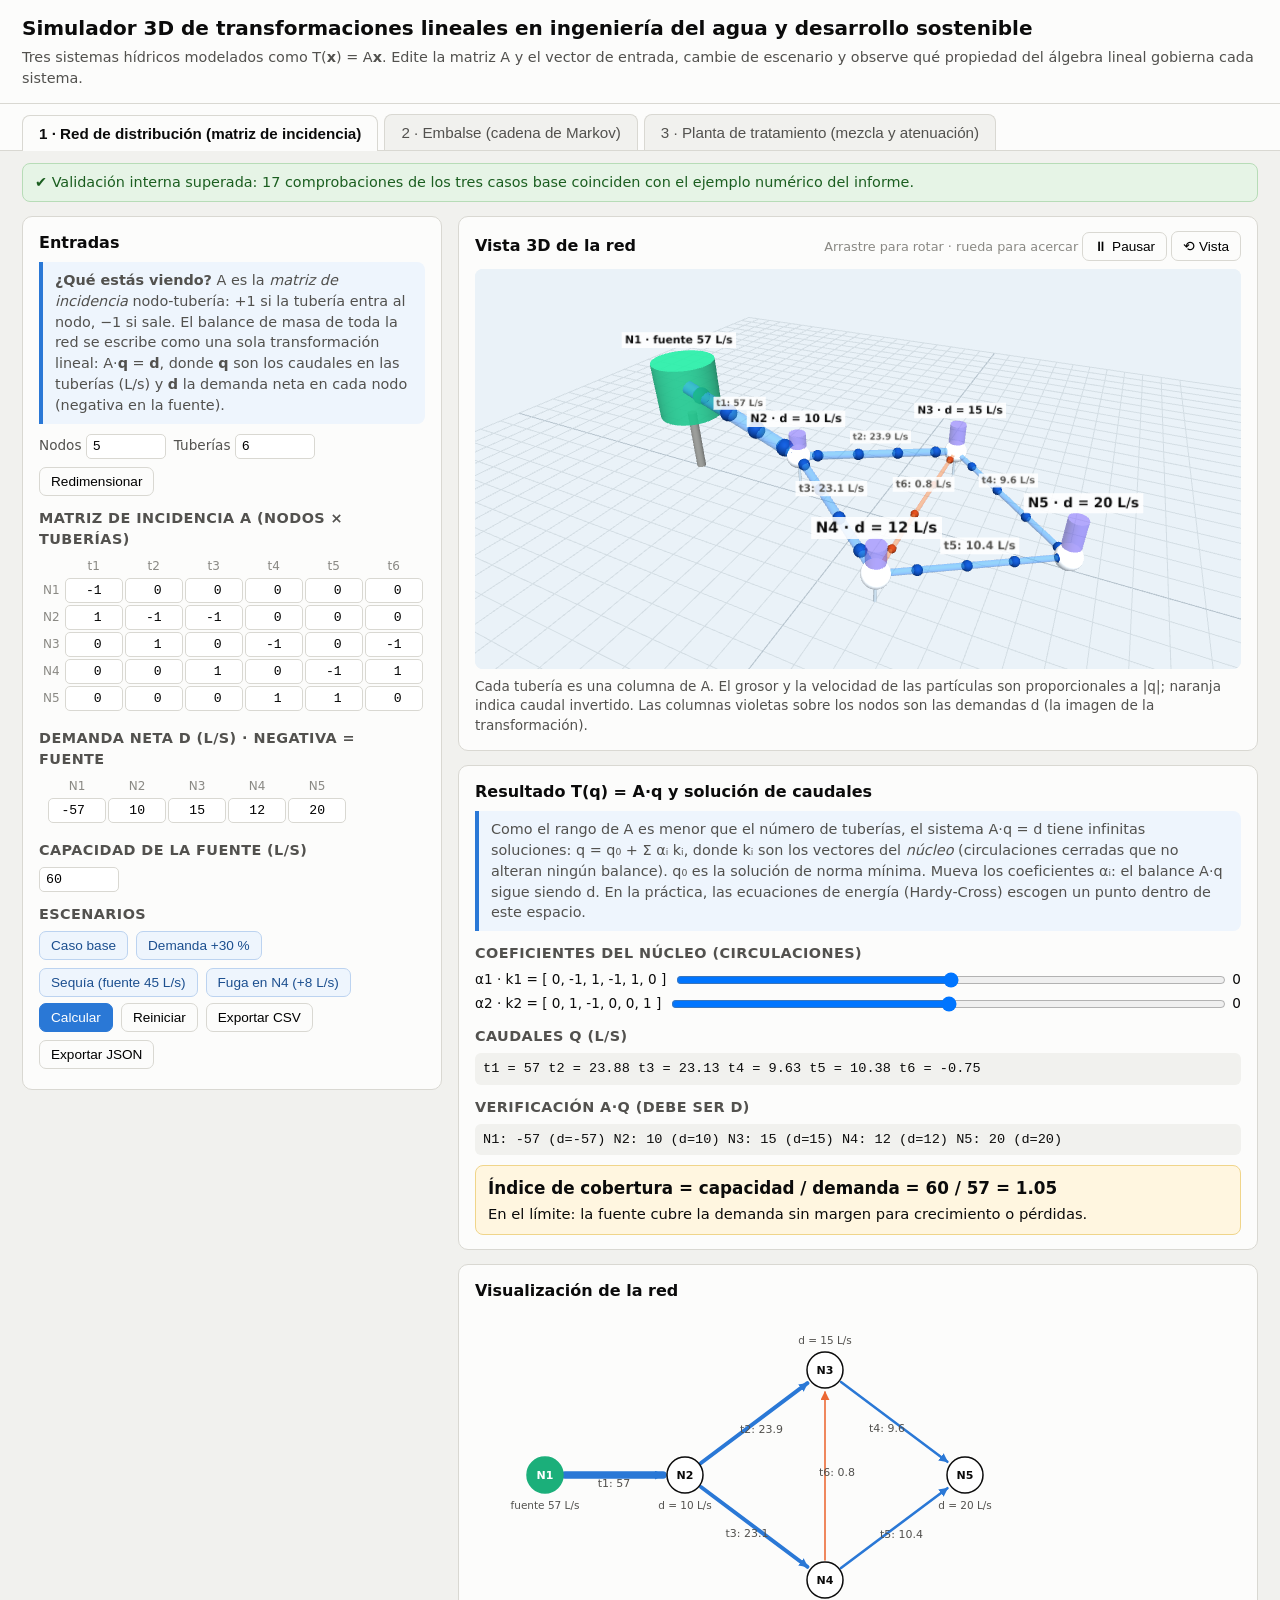
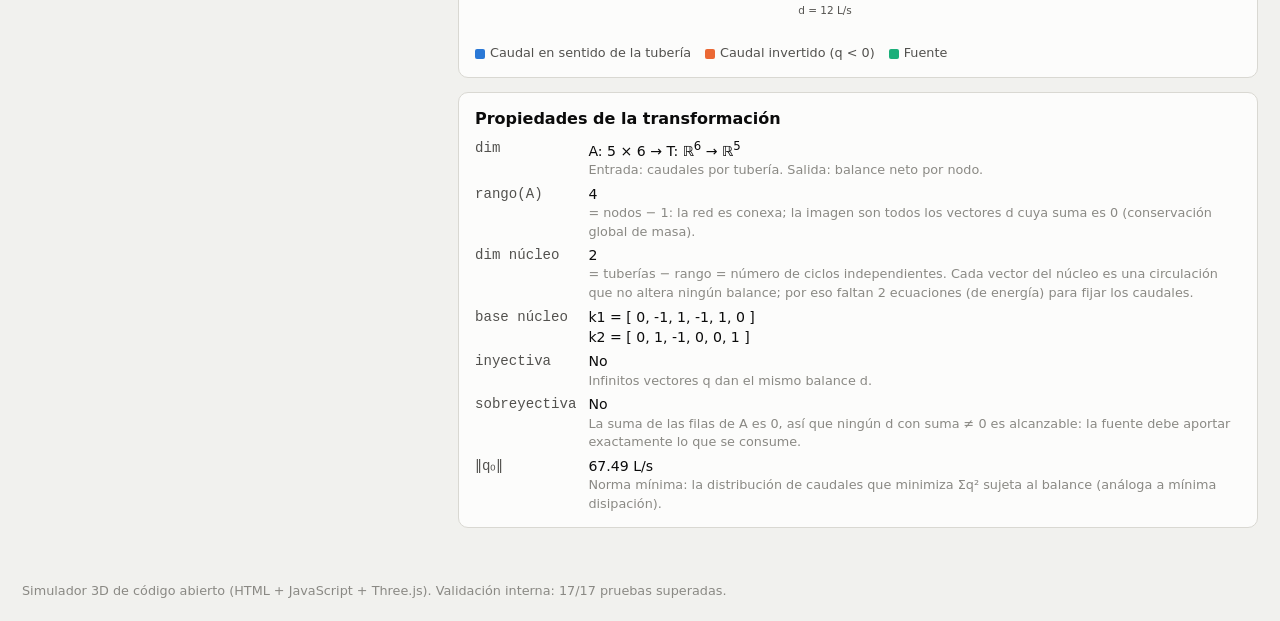
==== commit 4cbfb3c7: "segundo commit Se realizan mejoras en la visualizacion" ====
--- a/index.html
+++ b/index.html
@@ -308,7 +308,7 @@
 function matrixEditor(container, M, rowLabels, colLabels, onChange){
   const el=document.getElementById(container); let h='<table class="mat"><tr><th></th>'+colLabels.map(c=>'<th>'+c+'</th>').join('')+'</tr>';
   M.forEach((r,i)=>{ h+='<tr><th>'+rowLabels[i]+'</th>'+r.map((a,j)=>`<td><input type="number" step="any" data-i="${i}" data-j="${j}" value="${f(a,4)}"></td>`).join('')+'</tr>'; });
-  el.innerHTML=h+'</table>';
+  el.style.overflowX='auto'; el.style.paddingBottom='4px'; el.innerHTML=h+'</table>';
   el.querySelectorAll('input').forEach(inp=>inp.addEventListener('change',()=>{ M[+inp.dataset.i][+inp.dataset.j]=parseFloat(inp.value)||0; onChange&&onChange(); }));
 }
 function vectorEditor(container, v, labels, onChange){ matrixEditor(container, [v], [''], labels, onChange); const el=document.getElementById(container); el.querySelectorAll('input').forEach(inp=>inp.addEventListener('change',()=>{ v[+inp.dataset.j]=parseFloat(inp.value)||0; onChange&&onChange(); })); }
@@ -331,15 +331,18 @@
   compute(){
     const A=RED.state.A, d=RED.state.d, cap=parseFloat(document.getElementById('red-cap').value)||0;
     const n=A.length, m=A[0].length, rank=LA.rank(A), ker=LA.nullspace(A);
-    // solución de norma mínima con nodo de referencia = fila 1 (fuente)
-    const Ar=A.slice(1), dr=d.slice(1); let q0=null, consistente=true;
-    const G=LA.mul(Ar,LA.T(Ar)); const y=LA.solve(G,dr);
-    if(y){ q0=LA.mulv(LA.T(Ar),y); } else { consistente=false; q0=Array(m).fill(0); }
-    const sumd=d.reduce((s,a)=>s+a,0); if(Math.abs(sumd)>1e-6) consistente=false;
+    // solución de norma mínima: solución particular (rref) proyectada fuera del núcleo; válida también con nodos aislados o tuberías sin conectar
+    let q0=Array(m).fill(0), consistente=true; const sumd=d.reduce((s,a)=>s+a,0);
+    const aug=LA.rref(A.map((row,i)=>row.concat([d[i]])));
+    if(aug.piv.includes(m)) consistente=false;
+    else { aug.piv.forEach((pc,i)=>{ q0[pc]=aug.R[i][m]; });
+      if(ker.length){ const NtN=ker.map(a=>ker.map(b=>a.reduce((t,x,k)=>t+x*b[k],0))), rhs=ker.map(a=>a.reduce((t,x,k)=>t+x*q0[k],0)), c=LA.solve(NtN,rhs); if(c) q0=q0.map((x,j)=>x-ker.reduce((t,kv,i)=>t+c[i]*kv[j],0)); } }
+    const aislados=A.map((row,i)=>row.every(x=>Math.abs(x)<1e-12)?i:-1).filter(i=>i>=0);
+    const sueltas=A[0].map((_,j)=>{ const col=A.map(row=>row[j]); return (col.filter(x=>x===1).length===1&&col.filter(x=>x===-1).length===1&&col.filter(x=>x!==0).length===2)?-1:j; }).filter(j=>j>=0);
     const q=q0.map((a,j)=>a+ker.reduce((s,k,i)=>s+(RED.alpha[i]||0)*k[j],0));
     const Aq=LA.mulv(A,q);
     const demanda=d.filter(a=>a>0).reduce((s,a)=>s+a,0), fuente=-d.filter(a=>a<0).reduce((s,a)=>s+a,0);
-    return {A,d,n,m,rank,ker,q0,q,Aq,consistente,sumd,demanda,fuente,cap,cobertura:demanda?cap/demanda:Infinity};
+    return {A,d,n,m,rank,ker,q0,q,Aq,consistente,aislados,sueltas,sumd,demanda,fuente,cap,cobertura:demanda?cap/demanda:Infinity};
   },
   calc(){
     const r=RED.compute(); const {N,T}=RED.labels();
@@ -354,6 +357,7 @@
     if(!r.consistente){ ind.className='ind bad'; ind.innerHTML='<b>Sistema inconsistente</b> La suma de d es '+f(r.sumd,2)+' L/s ≠ 0 (o A no corresponde a una red conexa): el vector d no pertenece a la imagen de A y no existe ningún q que satisfaga el balance. Ajuste la fuente para que compense exactamente las demandas.'; }
     else { const c=r.cobertura; const cls=c>=1.1?'good':c>=1?'warn':'bad';
       ind.className='ind '+cls; ind.innerHTML=`<b>Índice de cobertura = capacidad / demanda = ${f(r.cap,1)} / ${f(r.demanda,1)} = ${f(c,2)}</b>`+(cls==='good'?'Sostenible: la fuente cubre la demanda con margen ≥ 10 %.':cls==='warn'?'En el límite: la fuente cubre la demanda sin margen para crecimiento o pérdidas.':'No sostenible: la demanda supera la capacidad de la fuente; déficit de '+f(r.demanda-r.cap,1)+' L/s. Requiere gestión de demanda o nueva fuente (ODS 6.4).'); }
+    if(r.aislados.length||r.sueltas.length){ ind.innerHTML+='<div style="margin-top:6px;font-size:.85rem">⚠ '+(r.aislados.length?'Nodos sin ninguna tubería: '+r.aislados.map(i=>N[i]).join(', ')+' (fila de ceros en A). ':'')+(r.sueltas.length?'Tuberías sin conectar: '+r.sueltas.map(j=>T[j]).join(', ')+'. Cada columna debe tener exactamente un −1 (nodo de salida) y un +1 (nodo de llegada); mientras tanto no se dibujan y aportan una dimensión extra al núcleo.':'')+'</div>'; }
     // propiedades
     const kerDim=r.m-r.rank;
     document.getElementById('red-prop').innerHTML =
@@ -368,7 +372,7 @@
   },
   draw(r){
     const {N,T}=RED.labels(); const n=r.n, W=560, H=330;
-    let pos; if(n===5) pos=[[80,165],[220,165],[360,70],[360,260],[490,165]]; else pos=N.map((_,i)=>[280+200*Math.cos(2*Math.PI*i/n-Math.PI/2),165+120*Math.sin(2*Math.PI*i/n-Math.PI/2)]);
+    const L3=RED.layout(r).pos, xs=L3.map(q=>q[0]), zs=L3.map(q=>q[2]), xa=Math.min(...xs), xb=Math.max(...xs), za=Math.min(...zs), zb=Math.max(...zs); const pos=L3.map(q=>[70+(xb>xa?(q[0]-xa)/(xb-xa):0.5)*420, zb>za?60+(q[2]-za)/(zb-za)*210:165]);
     const qmax=Math.max(1,...r.q.map(Math.abs));
     let s=`<svg viewBox="0 0 ${W} ${H}" width="100%" style="max-width:${W}px;display:block"><defs><marker id="arr" viewBox="0 0 10 10" refX="9" refY="5" markerWidth="9" markerHeight="9" markerUnits="userSpaceOnUse" orient="auto-start-reverse"><path d="M0,0 L10,5 L0,10 z" fill="context-stroke"/></marker></defs>`;
     r.A[0].forEach((_,j)=>{ const col=r.A.map(row=>row[j]); const from=col.indexOf(-1), to=col.indexOf(1); if(from<0||to<0) return;
@@ -380,6 +384,17 @@
     N.forEach((nn,i)=>{ const [x,y]=pos[i]; const src=r.d[i]<0; s+=`<circle cx="${x}" cy="${y}" r="18" fill="${src?'var(--s3)':'#fff'}" stroke="${src?'var(--s3)':'#0b0b0b'}" stroke-width="1.5"/><text x="${x}" y="${y+4}" font-size="11" text-anchor="middle" font-weight="600" fill="${src?'#fff':'#0b0b0b'}">${nn}</text><text x="${x}" y="${y<120?y-26:y+34}" font-size="10.5" text-anchor="middle" fill="#52514e">${src?'fuente ':'d = '}${f(Math.abs(r.d[i]),1)} L/s</text>`; });
     document.getElementById('red-svg').innerHTML=s+'</svg>';
   }
+};
+RED.layout=function(r){
+  const n=r.n, adj=Array.from({length:n},()=>[]);
+  r.A[0].forEach((_,j)=>{ const col=r.A.map(row=>row[j]), a=col.indexOf(-1), b=col.indexOf(1); if(a>=0&&b>=0&&a!==b){ adj[a].push(b); adj[b].push(a); } });
+  let src=0; r.d.forEach((x,i)=>{ if(x<r.d[src]) src=i; });
+  const lvl=Array(n).fill(-1); lvl[src]=0; const queue=[src]; while(queue.length){ const u=queue.shift(); adj[u].forEach(w=>{ if(lvl[w]<0){ lvl[w]=lvl[u]+1; queue.push(w); } }); }
+  const maxL=Math.max(...lvl), dx=maxL>0?Math.min(5,18/maxL):5, pos=Array(n), x0=-dx*maxL/2-0.5;
+  for(let L=0;L<=maxL;L++){ const ids=lvl.map((l,i)=>l===L?i:-1).filter(i=>i>=0), c=ids.length, span=c>1?Math.min(8,12/(c-1)):0; ids.forEach((i,k)=>{ pos[i]=[x0+L*dx, L===0?3.6:Math.max(0.5,2.3-0.6*L), (k-(c-1)/2)*span]; }); }
+  const loose=lvl.map((l,i)=>l<0?i:-1).filter(i=>i>=0), zmin=Math.min(0,...pos.filter(Boolean).map(q=>q[2]));
+  loose.forEach((i,k)=>{ pos[i]=[x0+2+k*3.2, 0.8, zmin-4.5]; });
+  return {pos,lvl};
 };
 RED.scen = {
   base: ()=>RED.base(),
@@ -538,7 +553,7 @@
 
 RED.draw3D=function(r){
   const v=get3D('red'); if(!v) return; v.clear(); const g=v.group, {N,T}=RED.labels(), n=r.n;
-  const P=n===5?[[-8,3.6,0],[-3,1.7,0],[2,1.3,-4],[2,0.9,4],[7,0.5,0]]:N.map((_,i)=>[7*Math.cos(2*Math.PI*i/n),1.2,7*Math.sin(2*Math.PI*i/n)]);
+  const lay=RED.layout(r), P=lay.pos;
   const pos=P.map(p=>new THREE.Vector3(p[0],p[1],p[2])), qmax=Math.max(1,...r.q.map(Math.abs)), dmax=Math.max(1,...r.d.map(Math.abs)), parts=[];
   r.A[0].forEach((_,j)=>{ const col=r.A.map(row=>row[j]), from=col.indexOf(-1), to=col.indexOf(1); if(from<0||to<0) return;
     const q=r.q[j], rev=q<0, a=pos[from], b=pos[to], rad=0.07+0.2*Math.abs(q)/qmax;
@@ -549,9 +564,11 @@
     if(src){ const tk=new THREE.Mesh(new THREE.CylinderGeometry(1.2,1.2,2.2,28),mat3(0x1baf7a,0.9)); tk.position.copy(p); g.add(tk); const leg=tube3(new THREE.Vector3(p.x,0,p.z),new THREE.Vector3(p.x,p.y-1.1,p.z),0.18,0x8a8984); g.add(leg); top=p.y+1.3; }
     else { const sp=new THREE.Mesh(new THREE.SphereGeometry(0.45,24,18),mat3(0xffffff,1)); sp.position.copy(p); g.add(sp); g.add(tube3(new THREE.Vector3(p.x,0,p.z),p,0.05,0xb4c2cc));
       if(r.d[i]>0){ const h=3*r.d[i]/dmax; const c=new THREE.Mesh(new THREE.CylinderGeometry(0.32,0.32,h,20),mat3(0x6250d6,0.55)); c.position.set(p.x,p.y+0.45+h/2,p.z); g.add(c); top=p.y+0.45+h; } }
-    const lb=label3(src?nn+' · fuente '+f(-r.d[i],1)+' L/s':nn+' · d = '+f(r.d[i],1)+' L/s',0.6); lb.position.set(p.x,top+0.6,p.z); g.add(lb); });
+    const lb=label3(src?nn+' · fuente '+f(-r.d[i],1)+' L/s':lay.lvl[i]<0?nn+' · sin conexión':nn+' · d = '+f(r.d[i],1)+' L/s',0.6,lay.lvl[i]<0&&!src?'#b3261e':'#0b0b0b'); lb.position.set(p.x,top+0.6,p.z); g.add(lb); });
   v.onTick=dt=>moveParticles(parts,dt); moveParticles(parts,0);
-  if(!v.inited){ v.inited=true; v.setHome(0.45,1.02,17,[0,1.8,0]); }
+  const sig=JSON.stringify(P);
+  if(v.sig!==sig){ v.sig=sig; const xs=P.map(q=>q[0]), zs=P.map(q=>q[2]), cx=(Math.min(...xs)+Math.max(...xs))/2, cz=(Math.min(...zs)+Math.max(...zs))/2, ext=Math.max(Math.max(...xs)-Math.min(...xs), 1.7*(Math.max(...zs)-Math.min(...zs)));
+    v.setHome(0.45,1.02,Math.max(14,ext*1.12+2),[cx,1.8,cz]); }
 };
 EMB.draw3D=function(r){
   const v=get3D('emb'); if(!v) return; v.clear(); const g=v.group, K=r.K, Hh=4, lev=[0.875,0.625,0.375,0.125], cols=[0x2a78d6,0x1baf7a,0xeda100,0xe34948], cx=-9;
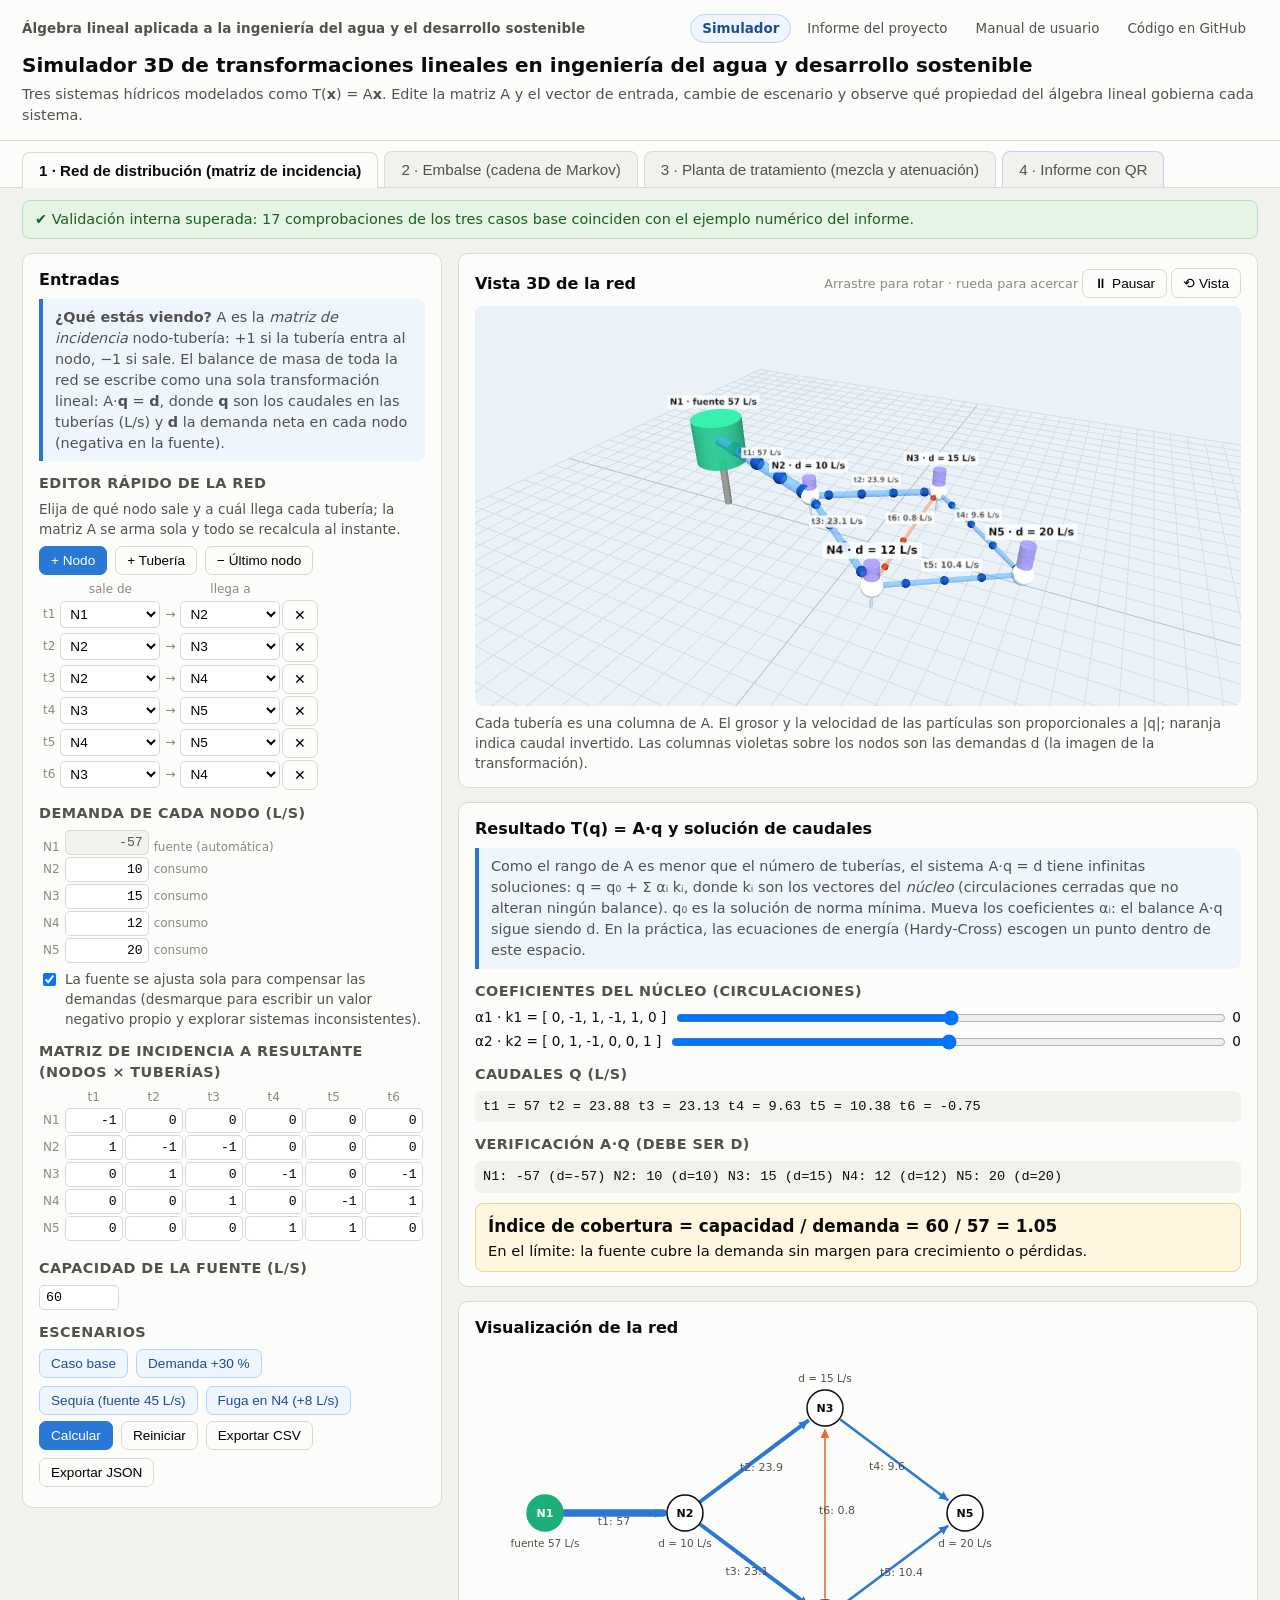
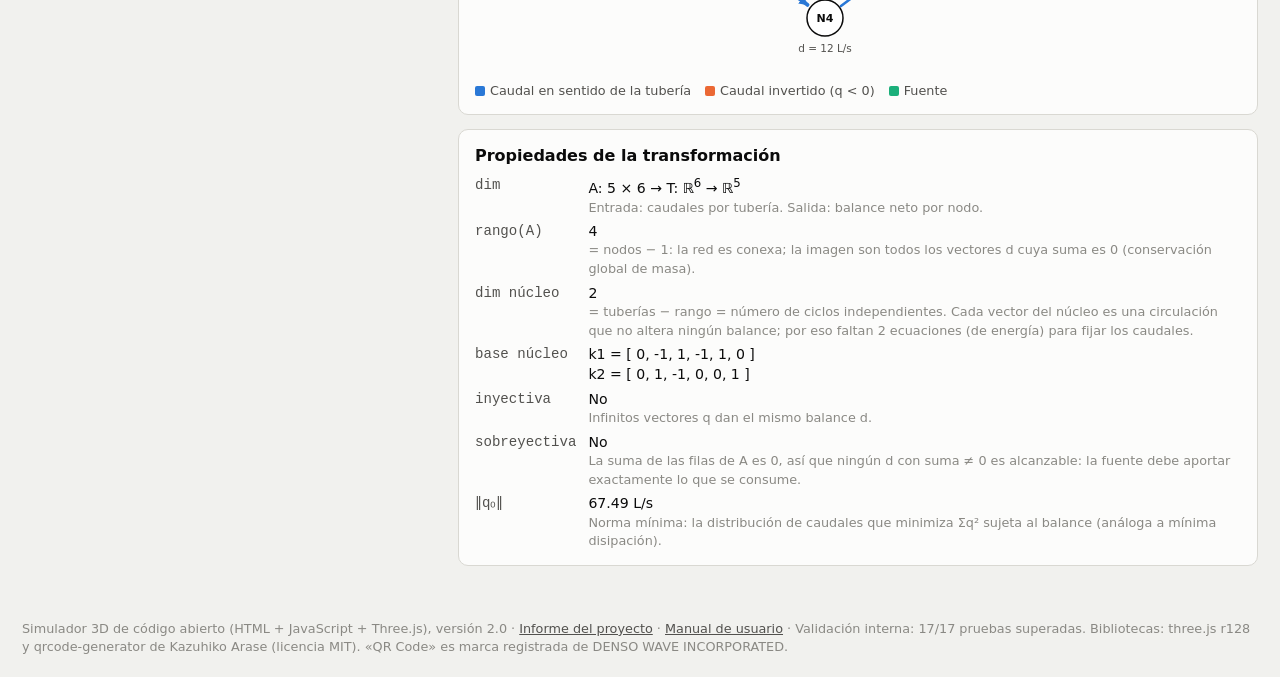
==== commit ff26fe63: "Versión 2.0: panel de informes con QR, informe APA y manual de usuario - Nueva pestaña «Informe con " ====
--- a/index.html
+++ b/index.html
@@ -36,6 +36,8 @@
 table.mat th{font-weight:500;color:var(--muted);padding:2px 4px;font-family:system-ui;font-size:.75rem;white-space:nowrap}
 table.mat td{padding:1px}
 table.mat input{width:58px;padding:4px 5px;border:1px solid var(--border);border-radius:5px;font-family:var(--mono);font-size:.82rem;text-align:right;background:#fff}
+table.mat select{padding:4px 5px;border:1px solid var(--border);border-radius:5px;font-size:.85rem;background:#fff}
+table.mat select.falta{border-color:var(--warn);background:#fff6e0}
 table.mat input:focus{outline:2px solid var(--s1);border-color:transparent}
 .row{display:flex;gap:8px;flex-wrap:wrap;align-items:center;margin:6px 0}
 .row label{font-size:.85rem;color:var(--text-2)}
@@ -68,10 +70,48 @@
 .h3d{display:flex;justify-content:space-between;align-items:center;gap:8px;flex-wrap:wrap;margin-bottom:8px}
 .h3d h2{margin:0}.h3d span{font-size:.8rem;color:var(--muted)}
 .tbl td:first-child,.tbl th:first-child{text-align:left}
+.sitio{display:flex;justify-content:space-between;align-items:center;gap:8px 14px;flex-wrap:wrap;margin:0 0 8px;font-size:.84rem}
+.sitio .marca{color:var(--text-2);font-weight:600;letter-spacing:.01em}
+.enl{display:flex;gap:4px;flex-wrap:wrap}
+.enl a{color:var(--text-2);text-decoration:none;padding:4px 11px;border-radius:999px;border:1px solid transparent}
+.enl a:hover{background:var(--surface-2);border-color:var(--border);color:var(--text)}
+.enl a.act{background:#eef5fd;color:#1c4f8f;border-color:#bcd3f0;font-weight:600}
+nav button.rep{border-color:#bcd3f0}
+.aviso{margin:8px 22px 0;padding:8px 12px;border-radius:8px;font-size:.9rem;background:#eef5fd;border:1px solid #bcd3f0;color:#1c4f8f;display:flex;gap:10px;align-items:center;justify-content:space-between;flex-wrap:wrap}
+.aviso[hidden]{display:none}
+table.mat input.malo{border-color:var(--bad);background:#fdecea}
+table.mat tr:first-child th{white-space:normal;line-height:1.15;vertical-align:bottom}
+table.mat input[readonly]{background:var(--surface-2);color:var(--text-2)}
+footer a{color:var(--text-2)}
+.rep-grid{display:grid;grid-template-columns:minmax(320px,400px) 1fr;gap:16px;align-items:start}
+@media(max-width:1000px){.rep-grid{grid-template-columns:1fr}}
+.campo{display:flex;flex-direction:column;gap:3px;margin:0 0 9px;font-size:.85rem;color:var(--text-2)}
+.campo input,.campo textarea{padding:6px 8px;border:1px solid var(--border);border-radius:6px;font:inherit;font-size:.92rem;color:var(--text);background:#fff}
+.campo textarea{min-height:104px;resize:vertical}
+.chk{display:flex;flex-direction:column;gap:5px;font-size:.88rem;margin:2px 0 8px}
+.chk label{display:flex;gap:7px;align-items:center;cursor:pointer}
+.chk input[type=url]{padding:4px 6px;border:1px solid var(--border);border-radius:6px;font:inherit;font-size:.85rem}
+.qr-prev{display:flex;gap:12px;align-items:flex-start;margin-top:6px}
+.qr-prev .qr{width:124px;height:124px;flex:none;border:1px solid var(--border);border-radius:6px;background:#fff;display:flex;align-items:center;justify-content:center}
+.qr-prev .qr svg{width:116px;height:116px}
+.enlace{font-family:var(--mono);font-size:.7rem;word-break:break-all;color:var(--text-2);background:var(--surface-2);padding:5px 7px;border-radius:6px;max-height:86px;overflow:auto}
+.hoja-marco{background:#e4e3de;border-radius:10px;padding:18px;overflow:auto;max-height:calc(100vh - 120px)}
+.ayuda{font-size:.8rem;color:var(--muted);margin:4px 0 0}
+#rep-msg{color:var(--good);font-weight:600}
+@media print{
+  body.tab-rep{background:#fff}
+  body.tab-rep header,body.tab-rep nav,body.tab-rep #banner,body.tab-rep #aviso,body.tab-rep footer,body.tab-rep .rep-form{display:none!important}
+  body.tab-rep main{padding:0}
+  body.tab-rep .rep-grid{display:block}
+  body.tab-rep .hoja-marco{background:none;padding:0;max-height:none;overflow:visible;border-radius:0}
+  body.tab-rep .hoja{border:0;box-shadow:none;max-width:none;padding:0;border-radius:0}
+}
 </style>
 </head>
 <body>
 <header>
+  <div class="sitio"><span class="marca">Álgebra lineal aplicada a la ingeniería del agua y el desarrollo sostenible</span>
+    <div class="enl"><a class="act" href="./">Simulador</a><a href="informe.html">Informe del proyecto</a><a href="manual.html">Manual de usuario</a><a href="https://github.com/APAndresPenaloza/Simulador-3D-de-transformaciones-lineales-en-ingenier-a-del-agua-y-desarrollo-sostenible" target="_blank" rel="noopener">Código en GitHub</a></div></div>
   <h1>Simulador 3D de transformaciones lineales en ingeniería del agua y desarrollo sostenible</h1>
   <p>Tres sistemas hídricos modelados como T(<b>x</b>) = A<b>x</b>. Edite la matriz A y el vector de entrada, cambie de escenario y observe qué propiedad del álgebra lineal gobierna cada sistema.</p>
 </header>
@@ -79,8 +119,10 @@
   <button class="active" data-m="red">1 · Red de distribución (matriz de incidencia)</button>
   <button data-m="emb">2 · Embalse (cadena de Markov)</button>
   <button data-m="pla">3 · Planta de tratamiento (mezcla y atenuación)</button>
+  <button data-m="rep" class="rep">4 · Informe con QR</button>
 </nav>
 <div id="banner"></div>
+<div id="aviso" class="aviso" hidden></div>
 <main>
 
 <!-- ============ MÓDULO 1: RED ============ -->
@@ -90,15 +132,18 @@
   <div class="card">
     <h2>Entradas</h2>
     <div class="what"><b>¿Qué estás viendo?</b> A es la <i>matriz de incidencia</i> nodo‑tubería: +1 si la tubería entra al nodo, −1 si sale. El balance de masa de toda la red se escribe como una sola transformación lineal: A·<b>q</b> = <b>d</b>, donde <b>q</b> son los caudales en las tuberías (L/s) y <b>d</b> la demanda neta en cada nodo (negativa en la fuente).</div>
-    <div class="row">
-      <label>Nodos <input class="small" type="number" id="red-n" min="3" max="8" value="5"></label>
-      <label>Tuberías <input class="small" type="number" id="red-m" min="2" max="12" value="6"></label>
-      <button class="btn" id="red-resize">Redimensionar</button>
+    <div class="row" style="display:none">
+      <input type="number" id="red-n" value="5"><input type="number" id="red-m" value="6"><button id="red-resize"></button>
     </div>
-    <h3>Matriz de incidencia A (nodos × tuberías)</h3>
+    <h3>Editor rápido de la red</h3>
+    <p style="font-size:.85rem;color:var(--text-2);margin:0 0 6px">Elija de qué nodo sale y a cuál llega cada tubería; la matriz A se arma sola y todo se recalcula al instante.</p>
+    <div class="row"><button class="btn primary" id="red-addn">+ Nodo</button><button class="btn" id="red-addp">+ Tubería</button><button class="btn" id="red-deln">− Último nodo</button></div>
+    <div id="red-pipes"></div>
+    <h3>Demanda de cada nodo (L/s)</h3>
+    <div id="red-d"></div>
+    <label style="font-size:.85rem;color:var(--text-2);display:flex;gap:6px;align-items:flex-start;margin-top:6px"><input type="checkbox" id="red-auto" checked> <span>La fuente se ajusta sola para compensar las demandas (desmarque para escribir un valor negativo propio y explorar sistemas inconsistentes).</span></label>
+    <h3>Matriz de incidencia A resultante (nodos × tuberías)</h3>
     <div id="red-A"></div>
-    <h3>Demanda neta d (L/s) · negativa = fuente</h3>
-    <div id="red-d"></div>
     <h3>Capacidad de la fuente (L/s)</h3>
     <div class="row"><input class="small" type="number" id="red-cap" value="60" step="1"></div>
     <h3>Escenarios</h3>
@@ -147,6 +192,7 @@
     <div class="what"><b>¿Qué estás viendo?</b> El nivel del embalse se clasifica en cuatro estados. La columna j de A contiene las probabilidades de pasar <i>desde</i> el estado j a cada estado en un mes (cada columna suma 1: matriz estocástica). La distribución de probabilidad del mes k+1 es la transformación lineal x<sub>k+1</sub> = A·x<sub>k</sub>.</div>
     <h3>Matriz de transición A (hacia × desde)</h3>
     <div id="emb-A"></div>
+    <div class="row"><button class="btn" id="emb-norm">Normalizar: que cada columna sume 1</button></div>
     <h3>Estado inicial x₀ (probabilidades)</h3>
     <div id="emb-x"></div>
     <div class="slider"><label>Meses a simular</label><input type="range" id="emb-k" min="1" max="36" value="12"><span id="emb-kv">12</span></div>
@@ -229,11 +275,68 @@
 </div>
 </div>
 </section>
+
+<!-- ============ MÓDULO 4: INFORME CON QR ============ -->
+<section class="module" id="m-rep">
+<div class="rep-grid">
+<div class="rep-form">
+  <div class="card">
+    <h2>Datos del informe</h2>
+    <div class="what"><b>¿Qué hace este panel?</b> Arma un informe con los resultados actuales de los sistemas que elija (matrices, propiedades, indicadores y capturas) y le agrega un código QR. Por defecto el QR abre el simulador con exactamente los mismos valores, para que cualquier persona pueda reproducir y revisar la simulación.</div>
+    <label class="campo">Título<input type="text" id="rep-tit" value="Informe de simulación: transformaciones lineales en sistemas hídricos"></label>
+    <label class="campo">Autor(es)<input type="text" id="rep-aut" placeholder="Nombre y apellidos"></label>
+    <label class="campo">Institución, curso o grupo<input type="text" id="rep-ins" placeholder="Opcional"></label>
+    <label class="campo">Fecha<input type="date" id="rep-fecha"></label>
+    <label class="campo">Observaciones y conclusiones<textarea id="rep-obs" placeholder="¿Qué escenario evaluó? ¿Qué propiedad de la matriz explica el resultado? ¿Qué decisión de gestión del agua recomienda?"></textarea></label>
+  </div>
+  <div class="card">
+    <h2>Contenido</h2>
+    <h3>Sistemas</h3>
+    <div class="chk">
+      <label><input type="checkbox" id="rep-m-red" checked> Red de distribución</label>
+      <label><input type="checkbox" id="rep-m-emb" checked> Embalse</label>
+      <label><input type="checkbox" id="rep-m-pla" checked> Planta de tratamiento</label>
+    </div>
+    <h3>Incluir</h3>
+    <div class="chk">
+      <label><input type="checkbox" id="rep-o-ent" checked> Matrices, vectores y tablas de resultados</label>
+      <label><input type="checkbox" id="rep-o-prop" checked> Propiedades de la transformación</label>
+      <label><input type="checkbox" id="rep-o-3d" checked> Capturas de las vistas 3D</label>
+      <label><input type="checkbox" id="rep-o-2d" checked> Gráficas 2D</label>
+      <label><input type="checkbox" id="rep-o-tab" checked> Tablas de evolución (meses y ciclos)</label>
+    </div>
+  </div>
+  <div class="card">
+    <h2>Código QR</h2>
+    <h3>El QR abre</h3>
+    <div class="chk">
+      <label><input type="radio" name="rep-qr" value="sim" checked> Esta simulación, con los valores actuales</label>
+      <label><input type="radio" name="rep-qr" value="inicio"> La página principal del simulador</label>
+      <label><input type="radio" name="rep-qr" value="informe"> El informe del proyecto</label>
+      <label><input type="radio" name="rep-qr" value="manual"> El manual de usuario</label>
+      <label><input type="radio" name="rep-qr" value="otra"> Otra dirección</label>
+      <input type="url" id="rep-otra" placeholder="https://…" aria-label="Otra dirección para el QR">
+    </div>
+    <div class="qr-prev"><div class="qr" id="rep-qr"></div><div style="flex:1;min-width:0"><div class="enlace" id="rep-enlace"></div><div class="row"><button class="btn" id="rep-copiar">Copiar enlace</button><button class="btn" id="rep-png">Descargar QR (PNG)</button></div></div></div>
+    <label class="campo" style="margin-top:10px">Dirección pública del simulador<input type="url" id="rep-base"></label>
+    <p class="ayuda">Con esta dirección se construyen los enlaces del QR. Cámbiela solo si publicó su propia copia del simulador.</p>
+  </div>
+  <div class="card">
+    <h2>Generar</h2>
+    <div class="row"><button class="btn primary" id="rep-imprimir">Imprimir o guardar PDF</button><button class="btn" id="rep-html">Descargar informe (HTML)</button><button class="btn" id="rep-act">Actualizar vista previa</button></div>
+    <p class="ayuda">Para obtener un PDF, elija «Guardar como PDF» como destino en el diálogo de impresión. <span id="rep-msg"></span></p>
+  </div>
+</div>
+<div class="hoja-marco"><div id="rep-sheet"></div></div>
+</div>
+</section>
 </main>
-<footer>Simulador 3D de código abierto (HTML + JavaScript + Three.js). Validación interna: <span id="val-txt">pendiente</span>.</footer>
+<footer>Simulador 3D de código abierto (HTML + JavaScript + Three.js), versión 2.0 · <a href="informe.html">Informe del proyecto</a> · <a href="manual.html">Manual de usuario</a> · Validación interna: <span id="val-txt">pendiente</span>. Bibliotecas: three.js r128 y qrcode-generator de Kazuhiko Arase (licencia MIT). «QR Code» es marca registrada de DENSO WAVE INCORPORATED.</footer>
 
 <script src="three.min.js"></script>
 <script>window.THREE||document.write('<script src="https://cdnjs.cloudflare.com/ajax/libs/three.js/r128/three.min.js"><\/script>')</script>
+<script src="qrcode.js"></script>
+<script>window.qrcode||document.write('<script src="https://cdn.jsdelivr.net/npm/qrcode-generator@1.4.4/qrcode.js"><\/script>')</script>
 <script>
 /* =================== Álgebra lineal (JS puro) =================== */
 const LA = {
@@ -305,15 +408,25 @@
 const fv = (v,d=3) => '[ ' + v.map(a=>f(a,d)).join(',  ') + ' ]';
 
 /* =================== Utilidades de interfaz =================== */
+function numeroDe(txt){ const t=String(txt==null?'':txt).trim().replace(',','.'); if(!/^[-+]?(\d+\.?\d*|\.\d+)(e[-+]?\d+)?$/i.test(t)) return null; const v=parseFloat(t); return isFinite(v)?v:null; }
+function campoVivo(inp, asignar){
+  inp.addEventListener('focus',()=>{ try{ inp.select(); }catch(e){} });
+  inp.addEventListener('input',()=>{ const v=numeroDe(inp.value), t=inp.value.trim(); inp.classList.toggle('malo', v===null && t!=='' && t!=='-' && t!=='+' && t!=='.' && t!==','); if(v!==null) asignar(v); });
+  inp.addEventListener('change',()=>{ if(numeroDe(inp.value)===null){ inp.value='0'; inp.classList.remove('malo'); asignar(0); } });
+  inp.addEventListener('keydown',e=>{ if(e.key==='Enter'){ e.preventDefault(); const tabla=inp.closest('table')||document; const todos=[...tabla.querySelectorAll('input:not([readonly])')]; const k=todos.indexOf(inp); (todos[k+1]||todos[0]).focus(); } });
+}
 function matrixEditor(container, M, rowLabels, colLabels, onChange){
   const el=document.getElementById(container); let h='<table class="mat"><tr><th></th>'+colLabels.map(c=>'<th>'+c+'</th>').join('')+'</tr>';
-  M.forEach((r,i)=>{ h+='<tr><th>'+rowLabels[i]+'</th>'+r.map((a,j)=>`<td><input type="number" step="any" data-i="${i}" data-j="${j}" value="${f(a,4)}"></td>`).join('')+'</tr>'; });
+  M.forEach((r,i)=>{ h+='<tr><th>'+rowLabels[i]+'</th>'+r.map((a,j)=>`<td><input type="text" inputmode="decimal" autocomplete="off" spellcheck="false" data-i="${i}" data-j="${j}" value="${f(a,4)}" aria-label="${(rowLabels[i]||'fila '+(i+1))+' · '+colLabels[j]}"></td>`).join('')+'</tr>'; });
   el.style.overflowX='auto'; el.style.paddingBottom='4px'; el.innerHTML=h+'</table>';
-  el.querySelectorAll('input').forEach(inp=>inp.addEventListener('change',()=>{ M[+inp.dataset.i][+inp.dataset.j]=parseFloat(inp.value)||0; onChange&&onChange(); }));
-}
-function vectorEditor(container, v, labels, onChange){ matrixEditor(container, [v], [''], labels, onChange); const el=document.getElementById(container); el.querySelectorAll('input').forEach(inp=>inp.addEventListener('change',()=>{ v[+inp.dataset.j]=parseFloat(inp.value)||0; onChange&&onChange(); })); }
+  el.querySelectorAll('input').forEach(inp=>campoVivo(inp, v=>{ M[+inp.dataset.i][+inp.dataset.j]=v; onChange&&onChange(); }));
+}
+function vectorEditor(container, v, labels, onChange){ matrixEditor(container, [v], [''], labels, onChange); }
+function enMarco(){ try{ return window.self!==window.top; }catch(e){ return true; } }
+function descargarBlob(nombre, blob){ try{ const a=document.createElement('a'); a.href=URL.createObjectURL(blob); a.download=nombre; document.body.appendChild(a); a.click(); setTimeout(()=>{ URL.revokeObjectURL(a.href); a.remove(); },2500); }catch(e){} }
 function download(name, text, type){
-  try{ const a=document.createElement('a'); a.href=URL.createObjectURL(new Blob([text],{type})); a.download=name; a.click(); }catch(e){}
+  descargarBlob(name, new Blob([text],{type}));
+  if(!enMarco()) return;
   let d=document.getElementById('exp'); if(!d){ d=document.createElement('div'); d.id='exp'; d.style.cssText='position:fixed;inset:0;background:rgba(0,0,0,.45);display:flex;align-items:center;justify-content:center;z-index:9'; d.innerHTML='<div style="background:#fff;border-radius:10px;padding:16px;width:min(720px,92vw)"><div style="display:flex;justify-content:space-between;align-items:center;margin-bottom:8px"><b id="exp-t"></b><span><button class="btn" id="exp-c">Copiar</button> <button class="btn" id="exp-x">Cerrar</button></span></div><textarea id="exp-a" style="width:100%;height:300px;font-family:var(--mono);font-size:.8rem" readonly></textarea><p style="font-size:.8rem;color:var(--muted);margin:6px 0 0">Si la descarga automática no se inicia, copie el contenido y guárdelo con el nombre indicado.</p></div>'; document.body.appendChild(d);
     document.getElementById('exp-x').onclick=()=>d.style.display='none'; document.getElementById('exp-c').onclick=()=>{ const a=document.getElementById('exp-a'); a.select(); try{ navigator.clipboard.writeText(a.value); }catch(e){ document.execCommand('copy'); } }; }
   d.style.display='flex'; document.getElementById('exp-t').textContent=name; document.getElementById('exp-a').value=text;
@@ -327,7 +440,22 @@
   state:null, alpha:[],
   load(s){ RED.state=s; RED.alpha=[]; document.getElementById('red-cap').value=s.cap; document.getElementById('red-n').value=s.A.length; document.getElementById('red-m').value=s.A[0].length; RED.render(); RED.calc(); },
   labels(){ const n=RED.state.A.length, m=RED.state.A[0].length; return {N:Array.from({length:n},(_,i)=>'N'+(i+1)), T:Array.from({length:m},(_,j)=>'t'+(j+1))}; },
-  render(){ const {N,T}=RED.labels(); matrixEditor('red-A',RED.state.A,N,T,()=>{RED.alpha=[];}); vectorEditor('red-d',RED.state.d,N); },
+  render(){ const {N,T}=RED.labels(), S=RED.state;
+    matrixEditor('red-A',S.A,N,T,()=>{ RED.alpha=[]; RED.renderPipes(); RED.calc(); });
+    RED.renderPipes();
+    const el=document.getElementById('red-d');
+    el.innerHTML='<table class="mat">'+N.map((nn,i)=>`<tr><th style="text-align:left">${nn}</th><td><input type="text" inputmode="decimal" autocomplete="off" data-i="${i}" value="${f(S.d[i],4)}" style="width:84px" aria-label="Demanda de ${nn}"></td><th style="text-align:left" data-tag="${i}"></th></tr>`).join('')+'</table>';
+    el.querySelectorAll('input').forEach(inp=>campoVivo(inp, v=>{ S.d[+inp.dataset.i]=v; RED.calc(); })); },
+  renderPipes(){ const {N,T}=RED.labels(), S=RED.state, el=document.getElementById('red-pipes');
+    const opt=sel=>'<option value="-1">— elegir —</option>'+N.map((nn,i)=>`<option value="${i}"${i===sel?' selected':''}>${nn}</option>`).join('');
+    el.innerHTML='<table class="mat"><tr><th></th><th>sale de</th><th></th><th>llega a</th><th></th></tr>'+T.map((t,j)=>{ const col=S.A.map(r=>r[j]), a=col.indexOf(-1), b=col.indexOf(1);
+      return `<tr><th>${t}</th><td><select data-j="${j}" data-k="a" class="${a<0?'falta':''}">${opt(a)}</select></td><th>→</th><td><select data-j="${j}" data-k="b" class="${b<0?'falta':''}">${opt(b)}</select></td><td><button class="btn" data-del="${j}" title="Eliminar tubería">✕</button></td></tr>`; }).join('')+'</table>';
+    el.querySelectorAll('select').forEach(sel=>sel.addEventListener('change',()=>{ const j=+sel.dataset.j, a=+el.querySelector(`select[data-j="${j}"][data-k="a"]`).value, b=+el.querySelector(`select[data-j="${j}"][data-k="b"]`).value;
+      S.A.forEach(r=>r[j]=0); if(a>=0) S.A[a][j]=-1; if(b>=0&&b!==a) S.A[b][j]=1; RED.alpha=[]; RED.render(); RED.calc(); }));
+    el.querySelectorAll('[data-del]').forEach(bt=>bt.addEventListener('click',()=>{ if(S.A[0].length<=1) return; const j=+bt.dataset.del; S.A.forEach(r=>r.splice(j,1)); RED.alpha=[]; RED.render(); RED.calc(); })); },
+  addNode(){ const S=RED.state, n=S.A.length; if(n>=12) return; S.A.forEach(r=>r.push(0)); const row=Array(S.A[0].length).fill(0); row[row.length-1]=1; S.A[n-1][row.length-1]=-1; S.A.push(row); S.d.push(0); RED.alpha=[]; RED.render(); RED.calc(); },
+  addPipe(){ const S=RED.state; if(S.A[0].length>=16) return; S.A.forEach(r=>r.push(0)); RED.alpha=[]; RED.render(); RED.calc(); },
+  delNode(){ const S=RED.state, n=S.A.length; if(n<=2) return; const last=S.A[n-1]; for(let j=last.length-1;j>=0;j--) if(last[j]!==0&&S.A[0].length>1) S.A.forEach(r=>r.splice(j,1)); S.A.pop(); S.d.pop(); RED.alpha=[]; RED.render(); RED.calc(); },
   compute(){
     const A=RED.state.A, d=RED.state.d, cap=parseFloat(document.getElementById('red-cap').value)||0;
     const n=A.length, m=A[0].length, rank=LA.rank(A), ker=LA.nullspace(A);
@@ -345,6 +473,11 @@
     return {A,d,n,m,rank,ker,q0,q,Aq,consistente,aislados,sueltas,sumd,demanda,fuente,cap,cobertura:demanda?cap/demanda:Infinity};
   },
   calc(){
+    { const S=RED.state; let src=0; S.d.forEach((x,i)=>{ if(x<S.d[src]) src=i; });
+      if(document.getElementById('red-auto').checked){ S.d[src]=-S.d.reduce((t,x,i)=>t+(i===src?0:x),0); const inp=document.querySelector('#red-d input[data-i="'+src+'"]'); if(inp) inp.value=f(S.d[src],4); }
+      const auto=document.getElementById('red-auto').checked;
+      document.querySelectorAll('#red-d input').forEach(x=>{ const i=+x.dataset.i; x.readOnly=auto&&i===src; x.title=x.readOnly?'Se calcula sola: desmarque la casilla de abajo para escribir este valor':''; });
+      document.querySelectorAll('#red-d [data-tag]').forEach(th=>{ const i=+th.dataset.tag; th.textContent=i===src&&S.d[i]<0?(auto?'fuente (automática)':'fuente (negativo)'):S.d[i]>0?'consumo':''; }); }
     const r=RED.compute(); const {N,T}=RED.labels();
     // sliders de núcleo
     const sl=document.getElementById('red-sliders');
@@ -354,7 +487,7 @@
     document.getElementById('red-Aq').textContent = N.map((nn,i)=>nn+': '+f(r.Aq[i],2)+' (d='+f(r.d[i],2)+')').join('   ');
     // indicador
     const ind=document.getElementById('red-ind');
-    if(!r.consistente){ ind.className='ind bad'; ind.innerHTML='<b>Sistema inconsistente</b> La suma de d es '+f(r.sumd,2)+' L/s ≠ 0 (o A no corresponde a una red conexa): el vector d no pertenece a la imagen de A y no existe ningún q que satisfaga el balance. Ajuste la fuente para que compense exactamente las demandas.'; }
+    if(!r.consistente){ ind.className='ind bad'; ind.innerHTML='<b>Sistema inconsistente</b> La suma de d es '+f(r.sumd,2)+' L/s ≠ 0 (o A no corresponde a una red conexa): el vector d no pertenece a la imagen de A y no existe ningún q que satisfaga el balance. Active la casilla «La fuente se ajusta sola» o corrija el valor de la fuente.'; }
     else { const c=r.cobertura; const cls=c>=1.1?'good':c>=1?'warn':'bad';
       ind.className='ind '+cls; ind.innerHTML=`<b>Índice de cobertura = capacidad / demanda = ${f(r.cap,1)} / ${f(r.demanda,1)} = ${f(c,2)}</b>`+(cls==='good'?'Sostenible: la fuente cubre la demanda con margen ≥ 10 %.':cls==='warn'?'En el límite: la fuente cubre la demanda sin margen para crecimiento o pérdidas.':'No sostenible: la demanda supera la capacidad de la fuente; déficit de '+f(r.demanda-r.cap,1)+' L/s. Requiere gestión de demanda o nueva fuente (ODS 6.4).'); }
     if(r.aislados.length||r.sueltas.length){ ind.innerHTML+='<div style="margin-top:6px;font-size:.85rem">⚠ '+(r.aislados.length?'Nodos sin ninguna tubería: '+r.aislados.map(i=>N[i]).join(', ')+' (fila de ceros en A). ':'')+(r.sueltas.length?'Tuberías sin conectar: '+r.sueltas.map(j=>T[j]).join(', ')+'. Cada columna debe tener exactamente un −1 (nodo de salida) y un +1 (nodo de llegada); mientras tanto no se dibujan y aportan una dimensión extra al núcleo.':'')+'</div>'; }
@@ -409,7 +542,7 @@
   base(){ return { A:[[0.70,0.20,0.05,0.00],[0.25,0.55,0.25,0.10],[0.05,0.20,0.50,0.40],[0.00,0.05,0.20,0.50]], x:[1,0,0,0] }; },
   state:null,
   load(s){ EMB.state=s; EMB.render(); EMB.calc(); },
-  render(){ matrixEditor('emb-A',EMB.state.A,EMB.S.map(s=>'→ '+s),EMB.S.map(s=>'desde '+s)); vectorEditor('emb-x',EMB.state.x,EMB.S); },
+  render(){ matrixEditor('emb-A',EMB.state.A,EMB.S.map(s=>'→ '+s),EMB.S.map(s=>'desde '+s),()=>EMB.calc()); vectorEditor('emb-x',EMB.state.x,EMB.S,()=>EMB.calc()); },
   compute(){
     const A=EMB.state.A, x0=EMB.state.x.slice(), K=+document.getElementById('emb-k').value, th=parseFloat(document.getElementById('emb-th').value);
     const colsum=A[0].map((_,j)=>A.reduce((s,r)=>s+r[j],0)); const estoc=colsum.every(c=>Math.abs(c-1)<1e-6)&&A.every(r=>r.every(a=>a>=-1e-12));
@@ -462,7 +595,7 @@
   base(){ return { A:[[0.50,0.10,0.00],[0.40,0.50,0.10],[0.00,0.30,0.60]], x:[120,0,0] }; },
   state:null,
   load(s){ PLA.state=s; PLA.render(); PLA.calc(); },
-  render(){ matrixEditor('pla-A',PLA.state.A,PLA.U.map(u=>'→ '+u),PLA.U.map(u=>'desde '+u.slice(0,5)+'.')); vectorEditor('pla-x',PLA.state.x,PLA.U); },
+  render(){ matrixEditor('pla-A',PLA.state.A,PLA.U.map(u=>'→ '+u),PLA.U.map(u=>'desde '+u.slice(0,5)+'.'),()=>PLA.calc()); vectorEditor('pla-x',PLA.state.x,PLA.U,()=>PLA.calc()); },
   compute(){
     const A=PLA.state.A, x0=PLA.state.x.slice(), K=+document.getElementById('pla-k').value, lim=parseFloat(document.getElementById('pla-lim').value);
     const colsum=A[0].map((_,j)=>A.reduce((s,r)=>s+r[j],0)); const rem=colsum.map(c=>1-c);
@@ -568,7 +701,7 @@
   v.onTick=dt=>moveParticles(parts,dt); moveParticles(parts,0);
   const sig=JSON.stringify(P);
   if(v.sig!==sig){ v.sig=sig; const xs=P.map(q=>q[0]), zs=P.map(q=>q[2]), cx=(Math.min(...xs)+Math.max(...xs))/2, cz=(Math.min(...zs)+Math.max(...zs))/2, ext=Math.max(Math.max(...xs)-Math.min(...xs), 1.7*(Math.max(...zs)-Math.min(...zs)));
-    v.setHome(0.45,1.02,Math.max(14,ext*1.12+2),[cx,1.8,cz]); }
+    v.setHome(0.45,1.02,Math.max(15,ext*1.3+4),[cx,1.8,cz]); }
 };
 EMB.draw3D=function(r){
   const v=get3D('emb'); if(!v) return; v.clear(); const g=v.group, K=r.K, Hh=4, lev=[0.875,0.625,0.375,0.125], cols=[0x2a78d6,0x1baf7a,0xeda100,0xe34948], cx=-9;
@@ -625,6 +758,288 @@
   download(mod+'_resultados.csv', rows.map(r=>r.join(';')).join('\n'), 'text/csv');
 }
 function exportJSON(mod){ const st={red:RED.state,emb:EMB.state,pla:PLA.state}[mod]; download(mod+'_modelo.json', JSON.stringify(st,null,2), 'application/json'); }
+
+/* =================== Enlaces, estado en la URL e informe con QR =================== */
+const URL_PUBLICA='https://apandrespenaloza.github.io/Simulador-3D-de-transformaciones-lineales-en-ingenier-a-del-agua-y-desarrollo-sostenible/';
+const VERSION='2.0';
+const MOD_NOMBRE={red:'Red de distribución',emb:'Embalse',pla:'Planta de tratamiento'};
+const esc=s=>String(s==null?'':s).replace(/[&<>"']/g,c=>({'&':'&amp;','<':'&lt;','>':'&gt;','"':'&quot;',"'":'&#39;'}[c]));
+const nf=x=>{ const v=Math.round((+x||0)*1e6)/1e6; return String(Object.is(v,-0)?0:v); };
+const igualV=(a,b)=>!!a&&!!b&&a.length===b.length&&a.every((x,i)=>Math.abs(x-b[i])<1e-6);
+const igualM=(A,B)=>!!A&&!!B&&A.length===B.length&&A.every((r,i)=>igualV(r,B[i]));
+function campos(v){ const o={}; String(v||'').split(';').forEach(s=>{ const i=s.indexOf(':'); if(i>0) o[s.slice(0,i)]=s.slice(i+1); }); return o; }
+function lista(txt,n){ const a=String(txt==null?'':txt).split(',').map(Number); if((n&&a.length!==n)||a.some(x=>!isFinite(x))) throw new Error('lista'); return a; }
+function sitioBase(){ try{ if(/^https?:$/.test(location.protocol)&&!/claude|anthropic/i.test(location.hostname)) return location.origin+location.pathname.replace(/[^\/]*$/,''); }catch(e){} return URL_PUBLICA; }
+function urlBase(){ const el=document.getElementById('rep-base'); let v=el?el.value.trim():''; if(!/^https?:\/\/\S+$/i.test(v)) v=sitioBase(); v=v.split('#')[0].split('?')[0]; if(!/\.html?$/i.test(v)&&!v.endsWith('/')) v+='/'; return v; }
+function esIncidencia(A){ return A[0].every((_,j)=>{ const c=A.map(r=>r[j]); return c.filter(x=>x===-1).length===1&&c.filter(x=>x===1).length===1&&c.filter(x=>x!==0).length===2; }); }
+
+/* --- Codificación compacta del escenario: #sim=1&m=red&r=...&e=...&p=... --- */
+function codRed(){
+  const S=RED.state, n=S.A.length, m=S.A[0].length, cap=parseFloat(document.getElementById('red-cap').value)||0, auto=document.getElementById('red-auto').checked, alfa=RED.alpha.some(a=>a);
+  if(auto&&!alfa) for(const k in RED.scen){ const b=RED.scen[k](); if(igualM(b.A,S.A)&&igualV(b.d,S.d)&&Math.abs(b.cap-cap)<1e-9) return 's:'+k; }
+  const p=['n:'+n];
+  if(esIncidencia(S.A)) p.push('t:'+S.A[0].map((_,j)=>{ const c=S.A.map(r=>r[j]); return (c.indexOf(-1)+1)+'-'+(c.indexOf(1)+1); }).join(','));
+  else p.push('m:'+m,'M:'+S.A.flat().map(nf).join(','));
+  p.push('d:'+S.d.map(nf).join(','),'c:'+nf(cap));
+  if(!auto) p.push('f:0');
+  if(alfa) p.push('a:'+RED.alpha.map(a=>nf(a||0)).join(','));
+  return p.join(';');
+}
+function decRed(v){
+  const o=campos(v);
+  if(o.s){ if(!RED.scen[o.s]) throw new Error('esc'); return {st:RED.scen[o.s](),auto:true,alpha:[]}; }
+  const n=parseInt(o.n,10); if(!(n>=2&&n<=12)) throw new Error('n');
+  let A;
+  if(o.t!==undefined){ const ps=o.t.split(',').filter(Boolean); if(!ps.length||ps.length>16) throw new Error('t');
+    A=Array.from({length:n},()=>Array(ps.length).fill(0));
+    ps.forEach((pp,j)=>{ const ab=pp.split('-').map(x=>parseInt(x,10)-1); if(ab.length!==2||!(ab[0]>=0&&ab[0]<n&&ab[1]>=0&&ab[1]<n&&ab[0]!==ab[1])) throw new Error('tubo'); A[ab[0]][j]=-1; A[ab[1]][j]=1; }); }
+  else { const m=parseInt(o.m,10); if(!(m>=1&&m<=16)) throw new Error('m'); const a=lista(o.M,n*m); A=Array.from({length:n},(_,i)=>a.slice(i*m,(i+1)*m)); }
+  const d=lista(o.d,n), cap=Number(o.c);
+  return {st:{A,d,cap:isFinite(cap)?cap:60},auto:o.f!=='0',alpha:o.a?lista(o.a):[]};
+}
+function codEmb(){ const S=EMB.state, k='k:'+(+document.getElementById('emb-k').value)+';u:'+nf(parseFloat(document.getElementById('emb-th').value));
+  for(const s in EMB.scen){ const b=EMB.scen[s](); if(igualM(b.A,S.A)&&igualV(b.x,S.x)) return 's:'+s+';'+k; }
+  return 'A:'+S.A.flat().map(nf).join(',')+';x:'+S.x.map(nf).join(',')+';'+k; }
+function decEmb(v){ const o=campos(v); let st;
+  if(o.s){ if(!EMB.scen[o.s]) throw new Error('esc'); st=EMB.scen[o.s](); } else { const a=lista(o.A,16); st={A:[0,1,2,3].map(i=>a.slice(4*i,4*i+4)),x:lista(o.x,4)};
+    // el enlace guarda 6 decimales: si una columna suma 1 salvo redondeo, se renormaliza para conservar la matriz estocástica
+    for(let j=0;j<4;j++){ const t=st.A.reduce((u,r)=>u+r[j],0); if(Math.abs(t-1)<1e-4&&st.A.every(r=>r[j]>=0)) st.A.forEach(r=>{ r[j]/=t; }); }
+    const tx=st.x.reduce((u,y)=>u+y,0); if(Math.abs(tx-1)<1e-4&&st.x.every(y=>y>=0)) st.x=st.x.map(y=>y/tx); }
+  const k=parseInt(o.k,10), u=parseFloat(o.u); return {st,k:k>=1&&k<=36?k:12,u:isFinite(u)?u:0.3}; }
+function codPla(){ const S=PLA.state, k='k:'+(+document.getElementById('pla-k').value)+';l:'+nf(parseFloat(document.getElementById('pla-lim').value));
+  for(const s in PLA.scen){ const b=PLA.scen[s](); if(igualM(b.A,S.A)&&igualV(b.x,S.x)) return 's:'+s+';'+k; }
+  return 'A:'+S.A.flat().map(nf).join(',')+';x:'+S.x.map(nf).join(',')+';'+k; }
+function decPla(v){ const o=campos(v); let st;
+  if(o.s){ if(!PLA.scen[o.s]) throw new Error('esc'); st=PLA.scen[o.s](); } else { const a=lista(o.A,9); st={A:[0,1,2].map(i=>a.slice(3*i,3*i+3)),x:lista(o.x,3)}; }
+  const k=parseInt(o.k,10), l=parseFloat(o.l); return {st,k:k>=1&&k<=40?k:12,l:isFinite(l)?l:30}; }
+function codificarEstado(mods){ const p=['sim=1','m='+(mods[0]||'red')]; if(mods.includes('red')) p.push('r='+codRed()); if(mods.includes('emb')) p.push('e='+codEmb()); if(mods.includes('pla')) p.push('p='+codPla()); return p.join('&'); }
+
+function activarPestana(m){
+  if(!document.getElementById('m-'+m)) return;
+  document.querySelectorAll('nav button[data-m]').forEach(x=>x.classList.toggle('active',x.dataset.m===m));
+  document.querySelectorAll('.module').forEach(s=>s.classList.toggle('active',s.id==='m-'+m));
+  document.body.classList.toggle('tab-rep',m==='rep');
+  V3.active=m; const v=V3.views[m]; if(v) v.resize();
+  if(m==='rep') INF.generar();
+}
+function volverABase(){
+  document.getElementById('red-auto').checked=true; document.getElementById('emb-k').value=12; document.getElementById('emb-th').value=0.30; document.getElementById('pla-k').value=12; document.getElementById('pla-lim').value=30;
+  RED.load(RED.base()); EMB.load(EMB.base()); PLA.load(PLA.base());
+  document.getElementById('aviso').hidden=true; try{ history.replaceState(null,'',location.pathname+location.search); }catch(e){}
+}
+function aplicarHash(){
+  let h=''; try{ h=decodeURIComponent((location.hash||'').slice(1)); }catch(e){ h=(location.hash||'').slice(1); }
+  if(!h) return;
+  const tabs={red:'red',embalse:'emb',emb:'emb',planta:'pla',pla:'pla',informe:'rep',rep:'rep','informe-qr':'rep'};
+  if(tabs[h]){ activarPestana(tabs[h]); return; }
+  const o={}; h.split('&').forEach(s=>{ const i=s.indexOf('='); if(i>0) o[s.slice(0,i)]=s.slice(i+1); });
+  if(o.sim!=='1') return;
+  const ok=[], mal=[];
+  if(o.r){ try{ const R=decRed(o.r); document.getElementById('red-auto').checked=R.auto; RED.load(R.st); if(R.alpha.length){ RED.alpha=R.alpha; RED.calc(); } ok.push(MOD_NOMBRE.red); }catch(e){ mal.push(MOD_NOMBRE.red); } }
+  if(o.e){ try{ const E=decEmb(o.e); document.getElementById('emb-k').value=E.k; document.getElementById('emb-th').value=E.u; EMB.load(E.st); ok.push(MOD_NOMBRE.emb); }catch(e){ mal.push(MOD_NOMBRE.emb); } }
+  if(o.p){ try{ const P=decPla(o.p); document.getElementById('pla-k').value=P.k; document.getElementById('pla-lim').value=P.l; PLA.load(P.st); ok.push(MOD_NOMBRE.pla); }catch(e){ mal.push(MOD_NOMBRE.pla); } }
+  activarPestana(['red','emb','pla'].includes(o.m)?o.m:'red');
+  const av=document.getElementById('aviso');
+  if(ok.length||mal.length){
+    av.innerHTML='<span>🔗 '+(ok.length?'Escenario cargado desde un enlace o código QR: <b>'+ok.join(', ')+'</b>. ':'')+(mal.length?'No se pudieron leer los datos de '+mal.join(', ')+'; se mantuvo el caso base.':'')+'</span><button class="btn" id="aviso-base">Volver a los casos base</button>';
+    av.hidden=false; document.getElementById('aviso-base').onclick=volverABase;
+  }
+}
+
+/* --- Código QR (biblioteca qrcode-generator, MIT) --- */
+function crearQR(texto){ if(typeof qrcode!=='function'||!texto) return null; try{ if(qrcode.stringToBytesFuncs&&qrcode.stringToBytesFuncs['UTF-8']) qrcode.stringToBytes=qrcode.stringToBytesFuncs['UTF-8']; const q=qrcode(0,'M'); q.addData(texto); q.make(); return q; }catch(e){ return null; } }
+function qrSVG(q){ const n=q.getModuleCount(), m=4, t=n+2*m; let d='';
+  for(let r=0;r<n;r++){ let c=0; while(c<n){ if(q.isDark(r,c)){ let k=c; while(k<n&&q.isDark(r,k)) k++; d+='M'+(c+m)+','+(r+m)+'h'+(k-c)+'v1h-'+(k-c)+'z'; c=k; } else c++; } }
+  return '<svg xmlns="http://www.w3.org/2000/svg" viewBox="0 0 '+t+' '+t+'" shape-rendering="crispEdges" role="img" aria-label="Código QR"><rect width="'+t+'" height="'+t+'" fill="#fff"/><path d="'+d+'" fill="#000"/></svg>'; }
+function qrCanvas(q,celda,rotulo){ const n=q.getModuleCount(), m=4, t=(n+2*m)*celda, extra=rotulo?Math.round(celda*5):0, c=document.createElement('canvas'); c.width=t; c.height=t+extra; const x=c.getContext('2d');
+  x.fillStyle='#fff'; x.fillRect(0,0,c.width,c.height); x.fillStyle='#000';
+  for(let r=0;r<n;r++) for(let k=0;k<n;k++) if(q.isDark(r,k)) x.fillRect((k+m)*celda,(r+m)*celda,celda,celda);
+  if(rotulo){ x.font='600 '+Math.round(celda*1.9)+'px system-ui,sans-serif'; x.textAlign='center'; x.fillText(rotulo,c.width/2,t+Math.round(celda*2.2)); }
+  return c; }
+
+/* --- Estilos de la hoja del informe (vista previa, impresión y archivo descargado) --- */
+const CSS_HOJA=`:root{--s1:#2a78d6;--s2:#eb6834;--s3:#1baf7a;--s4:#eda100;--s7:#6250d6;--s8:#e34948}
+.hoja{background:#fff;color:#161616;max-width:840px;margin:0 auto;padding:34px 42px;border:1px solid #d9d8d2;border-radius:6px;box-shadow:0 2px 16px rgba(0,0,0,.08);font-family:system-ui,-apple-system,"Segoe UI",Roboto,sans-serif;font-size:13.5px;line-height:1.5;-webkit-print-color-adjust:exact;print-color-adjust:exact}
+.hoja h1{font-size:1.42rem;line-height:1.25;margin:2px 0 10px}
+.hoja h2{font-size:1.06rem;margin:22px 0 8px;padding-bottom:3px;border-bottom:2px solid #2a78d6;break-after:avoid;page-break-after:avoid}
+.hoja h3{font-size:.9rem;margin:14px 0 6px;color:#333;break-after:avoid;page-break-after:avoid}
+.hoja p{margin:0 0 8px}
+.h-cab{display:flex;gap:20px;justify-content:space-between;align-items:flex-start;padding-bottom:12px;border-bottom:1px solid #cfcfcf}
+.h-sup{font-size:.7rem;letter-spacing:.06em;text-transform:uppercase;color:#1c5fb0;font-weight:700;margin:0 0 4px}
+.h-meta{border-collapse:collapse;font-size:.86rem}
+.h-meta th{text-align:left;color:#555;font-weight:600;padding:1px 12px 1px 0;vertical-align:top;white-space:nowrap}
+.h-qr{margin:0;flex:none;width:178px;text-align:center}
+.h-qr svg{width:170px;height:170px;display:block;margin:0 auto}
+.h-qr figcaption{font-size:.7rem;color:#444;line-height:1.3;margin-top:2px}
+.h-cap{margin:12px 0 4px;font-size:.84rem;line-height:1.35}
+.hoja table.t{border-collapse:collapse;width:100%;font-size:.8rem;margin:0 0 10px;font-variant-numeric:tabular-nums}
+.hoja table.t th,.hoja table.t td{padding:3px 6px;text-align:right;border:0}
+.hoja table.t thead th{border-top:1.5px solid #222;border-bottom:1px solid #222;font-weight:600}
+.hoja table.t tbody tr:last-child td{border-bottom:1.5px solid #222}
+.hoja table.t th:first-child,.hoja table.t td:first-child{text-align:left}
+.hoja table.t.mat{width:auto;font-family:ui-monospace,SFMono-Regular,Menlo,Consolas,monospace;font-size:.74rem}
+.hoja table.t.mat td,.hoja table.t.mat th{padding:2px 8px}
+.h-tab{break-inside:avoid;page-break-inside:avoid}
+.est{display:inline-block;padding:1px 8px;border-radius:10px;font-weight:600;font-size:.76rem;white-space:nowrap}
+.est.good{background:#e6f4e6;color:#1b5e20}.est.warn{background:#fff3d6;color:#6d4a00}.est.bad{background:#fdecea;color:#8a1c1c}
+.hoja .ind{padding:9px 12px;border-radius:8px;font-size:.86rem;border:1px solid #d9d8d2;margin:8px 0 10px;break-inside:avoid;page-break-inside:avoid}
+.hoja .ind b{display:block;font-size:.94rem;margin-bottom:2px}
+.hoja .ind.good{background:#e6f4e6;border-color:#b7dcb7}.hoja .ind.warn{background:#fff6e0;border-color:#f0d58a}.hoja .ind.bad{background:#fdecea;border-color:#f5c2c0}
+.hoja .prop{display:grid;grid-template-columns:auto 1fr;gap:3px 12px;font-size:.8rem;margin-bottom:8px}
+.hoja .prop .k{font-family:ui-monospace,SFMono-Regular,Menlo,Consolas,monospace;color:#444;white-space:nowrap}
+.hoja .prop small{display:block;color:#6b6a66;font-size:.74rem}
+.h-figs{display:grid;grid-template-columns:1fr 1fr;gap:14px;align-items:start}
+@media (max-width:700px){.h-figs{grid-template-columns:1fr}}
+.h-fig{margin:0 0 8px;break-inside:avoid;page-break-inside:avoid}
+.h-fig img{width:100%;height:auto;display:block;border:1px solid #ddd;border-radius:4px}
+.h-fig .h-svg svg{width:100%;height:auto;display:block}
+.h-fig figcaption{font-size:.74rem;color:#444;margin-top:4px;line-height:1.35}
+.h-obs p{text-align:justify}
+.h-pie{margin-top:22px;border-top:1px solid #cfcfcf;padding-top:8px;font-size:.7rem;color:#555}
+.h-pie p{margin:0 0 4px}
+.hoja svg text{font-family:system-ui,sans-serif}
+@page{size:A4;margin:14mm}`;
+
+const INF={
+  nt:0, nfg:0, timer:null, tm:null, ultimo:{url:'',tit:''},
+  mods(){ return ['red','emb','pla'].filter(m=>{ const e=document.getElementById('rep-m-'+m); return e&&e.checked; }); },
+  op(k){ const e=document.getElementById('rep-o-'+k); return !e||e.checked; },
+  destino(){
+    const sel=(document.querySelector('input[name=rep-qr]:checked')||{}).value||'sim', base=urlBase();
+    if(sel==='sim') return {url:base+'#'+codificarEstado(INF.mods()), txt:'Escanee para abrir esta simulación con los mismos valores'};
+    if(sel==='inicio') return {url:base, txt:'Escanee para abrir el simulador'};
+    if(sel==='informe') return {url:new URL('informe.html',base).href, txt:'Escanee para leer el informe del proyecto'};
+    if(sel==='manual') return {url:new URL('manual.html',base).href, txt:'Escanee para abrir el manual de usuario'};
+    let u=document.getElementById('rep-otra').value.trim(); try{ u=/^https?:\/\//i.test(u)?new URL(u).href:''; }catch(e){ u=''; }
+    return {url:u, txt:'Escanee para abrir el enlace'};
+  },
+  programar(){ clearTimeout(INF.timer); INF.timer=setTimeout(()=>INF.generar(),350); },
+  msg(t){ const e=document.getElementById('rep-msg'); if(!e) return; e.textContent=t; clearTimeout(INF.tm); INF.tm=setTimeout(()=>{ e.textContent=''; },4000); },
+  tabla(titulo,cab,filas,clase,alin){ INF.nt++; const st=j=>{ const a=alin&&alin[j]; return a?' style="text-align:'+({l:'left',r:'right',c:'center'}[a])+'"':''; }; return '<div class="h-tab"><p class="h-cap"><b>Tabla '+INF.nt+'</b><br><i>'+titulo+'</i></p><table class="t'+(clase?' '+clase:'')+'"><thead><tr>'+cab.map((c,j)=>'<th'+st(j)+'>'+c+'</th>').join('')+'</tr></thead><tbody>'+filas.map(fl=>'<tr>'+fl.map((c,j)=>'<td'+st(j)+'>'+c+'</td>').join('')+'</tr>').join('')+'</tbody></table></div>'; },
+  figura(titulo,cont,nota){ INF.nfg++; return '<figure class="h-fig"><p class="h-cap"><b>Figura '+INF.nfg+'</b><br><i>'+titulo+'</i></p>'+cont+(nota?'<figcaption><i>Nota.</i> '+nota+'</figcaption>':'')+'</figure>'; },
+  matriz(titulo,A,filas,cols,dec){ return INF.tabla(titulo,[''].concat(cols),A.map((r,i)=>['<b>'+filas[i]+'</b>'].concat(r.map(a=>f(a,dec)))),'mat'); },
+  indicador(id){ const e=document.getElementById(id); return '<div class="'+esc(e.className)+'">'+e.innerHTML+'</div>'; },
+  props(id){ return INF.op('prop')?'<h3>Propiedades de la transformación</h3><div class="prop">'+document.getElementById(id).innerHTML+'</div>':''; },
+  snap(key){
+    const v=V3.views[key]; if(!v) return null; const t0=v.time;
+    try{
+      if(key==='emb'&&v.onTick){ const K=+document.getElementById('emb-k').value; v.onTick(0,(K+0.25)/1.3); }
+      if(key==='pla'&&v.onTick){ const r=PLA.compute(); v.onTick(0,r.kmax+1e-6); }
+      v.renderer.render(v.scene,v.camera); return v.renderer.domElement.toDataURL('image/jpeg',0.9);
+    }catch(e){ return null; } finally{ v.time=t0; }
+  },
+  figuras(key,t3,n3,t2,n2){
+    const fs=[];
+    if(INF.op('3d')){ const img=INF.snap(key); if(img) fs.push(INF.figura(t3,'<img src="'+img+'" alt="'+esc(t3)+'">',n3)); }
+    if(INF.op('2d')){ const svg=document.getElementById(key+'-svg').innerHTML; if(svg) fs.push(INF.figura(t2,'<div class="h-svg">'+svg+'</div>',n2)); }
+    return fs.length?'<div class="h-figs">'+fs.join('')+'</div>':'';
+  },
+  estado(mod,r){
+    if(mod==='red'){ if(!r.consistente) return {cls:'bad',txt:'✖ Sistema inconsistente'}; const c=r.cobertura; return c>=1.1?{cls:'good',txt:'✔ Sostenible'}:c>=1?{cls:'warn',txt:'▲ En el límite'}:{cls:'bad',txt:'✖ No sostenible'}; }
+    if(mod==='emb'){ if(!r.estoc) return {cls:'bad',txt:'✖ Matriz no estocástica'}; return r.riesgo<=r.th?{cls:'good',txt:'✔ Sostenible'}:r.riesgo<=r.th+0.15?{cls:'warn',txt:'▲ Riesgo moderado'}:{cls:'bad',txt:'✖ No sostenible'}; }
+    if(!r.masaOk) return {cls:'bad',txt:'✖ Matriz inválida'}; if(r.rho>=1) return {cls:'bad',txt:'✖ Sin atenuación'};
+    return r.maxSal<=r.lim?{cls:'good',txt:'✔ Cumple el límite'}:r.kcumple!==null?{cls:'warn',txt:'▲ Incumplimiento transitorio'}:{cls:'bad',txt:'✖ No cumple el límite'};
+  },
+  secRed(s,r){
+    const {N,T}=RED.labels();
+    let h='<section><h2>'+s+'. Red de distribución: balance de masa con la matriz de incidencia</h2>';
+    h+='<p>El balance de masa de la red es la transformación lineal T(<b>q</b>) = A<b>q</b> = <b>d</b>, donde A ('+r.n+' × '+r.m+') es la matriz de incidencia nodo‑tubería, <b>q</b> el vector de caudales (L/s) y <b>d</b> la demanda neta de cada nodo (negativa en la fuente). Capacidad de la fuente: '+f(r.cap,1)+' L/s. Rango de A: '+r.rank+'; dimensión del núcleo: '+(r.m-r.rank)+'.</p>';
+    h+=INF.indicador('red-ind');
+    if(INF.op('ent')){
+      h+=INF.tabla('Tuberías y caudales calculados',['Tubería','Sale de','Llega a','Caudal q (L/s)'],T.map((t,j)=>{ const c=r.A.map(x=>x[j]), a=c.indexOf(-1), b=c.indexOf(1); return [t,a>=0?N[a]:'—',b>=0?N[b]:'—',f(r.q[j],2)]; }),'','lccr');
+      h+=INF.tabla('Demanda neta por nodo y verificación del balance A·q = d',['Nodo','Demanda d (L/s)','A·q (L/s)'],N.map((nn,i)=>[nn,f(r.d[i],2),f(r.Aq[i],2)]));
+      h+=INF.matriz('Matriz de incidencia A (filas: nodos; columnas: tuberías)',r.A,N,T,0);
+    }
+    h+=INF.props('red-prop');
+    h+=INF.figuras('red','Vista 3D de la red de distribución','El grosor de cada tubería y la velocidad de las partículas son proporcionales al caudal; las columnas violetas son las demandas y el tanque verde la fuente.','Esquema de la red con los caudales de la solución','Las flechas siguen el sentido del caudal; el color naranja indica caudal contrario al sentido de la tubería.');
+    return h+'</section>';
+  },
+  secEmb(s,r){
+    const S=EMB.S;
+    let h='<section><h2>'+s+'. Embalse: cadena de Markov de niveles de almacenamiento</h2>';
+    h+='<p>La distribución de probabilidad de los cuatro niveles del embalse evoluciona mes a mes como <b>x</b><sub>k+1</sub> = A<b>x</b><sub>k</sub>. El estado de largo plazo es el autovector π de A asociado al autovalor λ = 1. Horizonte simulado: '+r.K+' meses; umbral de sostenibilidad para P(Bajo + Crítico): '+f(r.th,2)+'.</p>';
+    h+=INF.indicador('emb-ind');
+    if(INF.op('ent')){
+      h+=INF.matriz('Matriz de transición A (columna: estado de origen; fila: estado de destino)',r.A,S,S,3);
+      h+=INF.tabla('Distribución inicial, del mes '+r.K+' y estacionaria',['Estado','x₀','x<sub>'+r.K+'</sub>','π (λ = 1)'],S.map((e,i)=>[e,f(r.x0[i],3),f(r.hist[r.K][i],3),f(r.pi[i],3)]));
+    }
+    h+=INF.props('emb-prop');
+    h+=INF.figuras('emb','Vista 3D del embalse en el mes '+r.K,'A la izquierda, el nivel esperado del embalse; a la derecha, la probabilidad de cada estado (filas) en cada mes (columnas).','Evolución mensual de la distribución de estados','Cada barra apilada es x<sub>k</sub> = A<sup>k</sup>x₀; la línea punteada marca la probabilidad estacionaria de Bajo + Crítico.');
+    if(INF.op('tab')) h+=INF.tabla('Evolución mensual de la distribución de estados',['Mes'].concat(S),r.hist.map((x,k)=>[k].concat(x.map(p=>f(p,3)))));
+    return h+'</section>';
+  },
+  secPla(s,r){
+    const U=PLA.U;
+    let h='<section><h2>'+s+'. Planta de tratamiento: mezcla y atenuación de contaminantes</h2>';
+    h+='<p>La carga contaminante (mg/L) de las tres unidades evoluciona por ciclos como <b>x</b><sub>k+1</sub> = A<b>x</b><sub>k</sub>; si todos los autovalores de A tienen módulo menor que 1, cualquier pulso se atenúa. Ciclos simulados: '+r.K+'; límite normativo de salida: '+f(r.lim,1)+' mg/L; carga inicial: '+fv(r.x0,1)+' mg/L.</p>';
+    h+=INF.indicador('pla-ind');
+    if(INF.op('ent')){
+      h+=INF.tabla('Matriz de mezcla y transferencia A y remoción por ciclo',['','desde '+U[0],'desde '+U[1],'desde '+U[2]],r.A.map((row,i)=>['<b>→ '+U[i]+'</b>'].concat(row.map(a=>f(a,3)))).concat([['<b>Remoción por ciclo</b>'].concat(r.rem.map(x=>f(100*x,1)+' %'))]),'mat');
+    }
+    h+=INF.props('pla-prop');
+    h+=INF.figuras('pla','Vista 3D de la planta en el ciclo de máxima carga de salida (ciclo '+r.kmax+')','La altura del relleno de cada tanque es la carga en ese ciclo; el anillo rojo marca el límite normativo en el sedimentador.','Carga por unidad en cada ciclo de tratamiento','La línea discontinua roja es el límite normativo de salida.');
+    if(INF.op('tab')) h+=INF.tabla('Carga por unidad en cada ciclo (mg/L)',['Ciclo'].concat(U).concat(['Total']),r.hist.map((x,k)=>[k].concat(x.map(a=>f(a,2))).concat([f(x.reduce((t,a)=>t+a,0),2)])));
+    return h+'</section>';
+  },
+  generar(){
+    INF.nt=0; INF.nfg=0;
+    const mods=INF.mods(), des=INF.destino(), q=crearQR(des.url), val=id=>document.getElementById(id).value.trim();
+    const tit=val('rep-tit')||'Informe de simulación', aut=val('rep-aut'), ins=val('rep-ins'), fec=val('rep-fecha'), obs=val('rep-obs'), ahora=new Date();
+    let fechaTxt=fec; try{ fechaTxt=(fec?new Date(fec+'T12:00:00'):ahora).toLocaleDateString('es-CO',{day:'numeric',month:'long',year:'numeric'}); }catch(e){}
+    let generado=ahora.toString(); try{ generado=ahora.toLocaleString('es-CO',{dateStyle:'long',timeStyle:'short'}); }catch(e){}
+    document.getElementById('rep-qr').innerHTML=q?qrSVG(q):'<span class="ayuda" style="padding:6px;text-align:center">Sin enlace válido</span>';
+    document.getElementById('rep-enlace').textContent=des.url||'Escriba una dirección que empiece por https://';
+    INF.ultimo={url:des.url,tit};
+    const R={}; if(mods.includes('red')) R.red=RED.compute(); if(mods.includes('emb')) R.emb=EMB.compute(); if(mods.includes('pla')) R.pla=PLA.compute();
+    let h='<article class="hoja"><div class="h-cab"><div class="h-tit"><p class="h-sup">Informe de simulación · Transformaciones lineales en ingeniería del agua</p><h1>'+esc(tit)+'</h1><table class="h-meta">'
+      +(aut?'<tr><th>Autor(es)</th><td>'+esc(aut)+'</td></tr>':'')
+      +(ins?'<tr><th>Institución / curso</th><td>'+esc(ins)+'</td></tr>':'')
+      +'<tr><th>Fecha</th><td>'+esc(fechaTxt)+'</td></tr><tr><th>Sistemas</th><td>'+(mods.length?mods.map(m=>MOD_NOMBRE[m]).join(', '):'—')+'</td></tr></table></div>'
+      +(q?'<figure class="h-qr">'+qrSVG(q)+'<figcaption>'+esc(des.txt)+'</figcaption></figure>':'')+'</div>';
+    let s=0;
+    if(mods.length){ s++;
+      h+='<section><h2>'+s+'. Resumen de indicadores de sostenibilidad (ODS 6)</h2>'+INF.tabla('Indicador de sostenibilidad de cada sistema simulado',['Sistema','Indicador','Valor','Estado'],mods.map(m=>{ const r=R[m], e=INF.estado(m,r);
+        const fila=m==='red'?['Red de distribución','Índice de cobertura = capacidad / demanda',r.consistente?f(r.cobertura,2):'—']:m==='emb'?['Embalse','P(Bajo + Crítico) a largo plazo (umbral '+f(r.th,2)+')',r.estoc?f(r.riesgo,3):'—']:['Planta de tratamiento','Pico de salida / límite normativo (mg/L)',f(r.maxSal,1)+' / '+f(r.lim,1)];
+        return fila.concat('<span class="est '+e.cls+'">'+e.txt+'</span>'); }),'','llrl')+'</section>'; }
+    if(R.red){ s++; h+=INF.secRed(s,R.red); }
+    if(R.emb){ s++; h+=INF.secEmb(s,R.emb); }
+    if(R.pla){ s++; h+=INF.secPla(s,R.pla); }
+    if(obs){ s++; h+='<section><h2>'+s+'. Observaciones y conclusiones</h2><div class="h-obs">'+obs.split(/\n\s*\n/).map(p=>'<p>'+esc(p).replace(/\n/g,'<br>')+'</p>').join('')+'</div></section>'; }
+    h+='<div class="h-pie"><p>Generado el '+esc(generado)+' con el <i>Simulador 3D de transformaciones lineales en ingeniería del agua y desarrollo sostenible</i>, versión '+VERSION+' ('+esc(urlBase())+'). Validación interna del simulador: '+esc(document.getElementById('val-txt').textContent)+'. Los cálculos se hacen en el navegador; el código QR solo contiene la dirección del simulador y los valores numéricos de la simulación.</p>'
+      +'<p><b>Cómo citar el simulador (APA 7):</b> Peñaloza Fernández, A. M. (2026). <i>Simulador 3D de transformaciones lineales en ingeniería del agua y desarrollo sostenible</i> (Versión '+VERSION+') [Software]. GitHub. '+esc(URL_PUBLICA)+'</p></div></article>';
+    document.getElementById('rep-sheet').innerHTML=h;
+  },
+  nombre(ext){ const d=new Date(); const p=n=>String(n).padStart(2,'0'); return 'informe_simulacion_'+d.getFullYear()+'-'+p(d.getMonth()+1)+'-'+p(d.getDate())+'_'+p(d.getHours())+p(d.getMinutes())+ext; },
+  descargarHTML(){
+    INF.generar();
+    const doc='<!DOCTYPE html><html lang="es"><head><meta charset="utf-8"><meta name="viewport" content="width=device-width, initial-scale=1"><title>'+esc(INF.ultimo.tit)+'</title><style>'+CSS_HOJA+'\nbody{margin:0;background:#e4e3de;padding:24px}@media print{body{background:#fff;padding:0}.hoja{border:0;box-shadow:none;max-width:none;padding:0;border-radius:0}}</style></head><body>'+document.getElementById('rep-sheet').innerHTML+'</body></html>';
+    descargarBlob(INF.nombre('.html'),new Blob([doc],{type:'text/html;charset=utf-8'})); INF.msg('Informe descargado.');
+  },
+  descargarQR(){
+    const q=crearQR(INF.ultimo.url); if(!q){ INF.msg('No hay un enlace válido para el QR.'); return; }
+    const c=qrCanvas(q,12,'Escanee para abrir');
+    if(c.toBlob) c.toBlob(b=>{ if(b) descargarBlob('codigo_qr_simulacion.png',b); },'image/png');
+    INF.msg('QR descargado.');
+  },
+  copiar(){
+    const u=INF.ultimo.url; if(!u){ INF.msg('No hay enlace para copiar.'); return; }
+    const manual=()=>{ const ta=document.createElement('textarea'); ta.value=u; ta.style.position='fixed'; ta.style.opacity='0'; document.body.appendChild(ta); ta.select(); let ok=false; try{ ok=document.execCommand('copy'); }catch(e){} ta.remove(); INF.msg(ok?'Enlace copiado.':'Seleccione el enlace y cópielo con Ctrl+C.'); };
+    try{ navigator.clipboard.writeText(u).then(()=>INF.msg('Enlace copiado.'),manual); }catch(e){ manual(); }
+  },
+  iniciar(){
+    document.head.insertAdjacentHTML('beforeend','<style id="css-hoja">'+CSS_HOJA+'</style>');
+    const hoy=new Date(); document.getElementById('rep-fecha').value=new Date(hoy.getTime()-hoy.getTimezoneOffset()*60000).toISOString().slice(0,10);
+    document.getElementById('rep-base').value=sitioBase();
+    document.querySelectorAll('#m-rep .rep-form input, #m-rep .rep-form textarea').forEach(e=>{ e.addEventListener('input',INF.programar); e.addEventListener('change',INF.programar); });
+    document.getElementById('rep-otra').addEventListener('focus',()=>{ document.querySelector('input[name=rep-qr][value=otra]').checked=true; });
+    document.getElementById('rep-act').onclick=()=>{ INF.generar(); INF.msg('Vista previa actualizada.'); };
+    document.getElementById('rep-imprimir').onclick=()=>{ INF.generar(); setTimeout(()=>{ try{ window.print(); }catch(e){} },80); };
+    document.getElementById('rep-html').onclick=INF.descargarHTML;
+    document.getElementById('rep-png').onclick=INF.descargarQR;
+    document.getElementById('rep-copiar').onclick=INF.copiar;
+    window.addEventListener('beforeprint',()=>{ if(document.body.classList.contains('tab-rep')) INF.generar(); });
+  }
+};
 
 /* =================== Validación interna =================== */
 function validar(){
@@ -653,23 +1068,28 @@
 }
 
 /* =================== Inicialización =================== */
-document.querySelectorAll('nav button').forEach(b=>b.addEventListener('click',()=>{ document.querySelectorAll('nav button').forEach(x=>x.classList.remove('active')); b.classList.add('active'); document.querySelectorAll('.module').forEach(m=>m.classList.remove('active')); document.getElementById('m-'+b.dataset.m).classList.add('active'); V3.active=b.dataset.m; const v=V3.views[V3.active]; if(v) v.resize(); }));
+document.querySelectorAll('nav button[data-m]').forEach(b=>b.addEventListener('click',()=>activarPestana(b.dataset.m)));
 document.querySelectorAll('#m-red .scen').forEach(b=>b.addEventListener('click',()=>RED.load(RED.scen[b.dataset.s]())));
 document.querySelectorAll('#m-emb .scen').forEach(b=>b.addEventListener('click',()=>EMB.load(EMB.scen[b.dataset.s]())));
 document.querySelectorAll('#m-pla .scen').forEach(b=>b.addEventListener('click',()=>PLA.load(PLA.scen[b.dataset.s]())));
 document.getElementById('red-calc').onclick=()=>RED.calc(); document.getElementById('red-reset').onclick=()=>RED.load(RED.base());
 document.getElementById('red-csv').onclick=()=>exportCSV('red'); document.getElementById('red-json').onclick=()=>exportJSON('red');
-document.getElementById('red-cap').addEventListener('change',()=>RED.calc());
+document.getElementById('red-cap').addEventListener('input',()=>RED.calc());
+document.getElementById('red-addn').onclick=()=>RED.addNode(); document.getElementById('red-addp').onclick=()=>RED.addPipe(); document.getElementById('red-deln').onclick=()=>RED.delNode(); document.getElementById('red-auto').addEventListener('change',()=>RED.calc());
 document.getElementById('red-resize').onclick=()=>{ const n=+document.getElementById('red-n').value, m=+document.getElementById('red-m').value; const s={A:Array.from({length:n},()=>Array(m).fill(0)),d:Array(n).fill(0),cap:60}; RED.state.A.forEach((r,i)=>r.forEach((a,j)=>{ if(i<n&&j<m) s.A[i][j]=a; })); RED.state.d.forEach((a,i)=>{ if(i<n) s.d[i]=a; }); RED.load(s); };
 document.getElementById('emb-calc').onclick=()=>EMB.calc(); document.getElementById('emb-reset').onclick=()=>EMB.load(EMB.base());
 document.getElementById('emb-csv').onclick=()=>exportCSV('emb'); document.getElementById('emb-json').onclick=()=>exportJSON('emb');
-document.getElementById('emb-k').addEventListener('input',()=>EMB.calc()); document.getElementById('emb-th').addEventListener('change',()=>EMB.calc());
+document.getElementById('emb-k').addEventListener('input',()=>EMB.calc()); document.getElementById('emb-th').addEventListener('input',()=>EMB.calc());
 document.getElementById('pla-calc').onclick=()=>PLA.calc(); document.getElementById('pla-reset').onclick=()=>PLA.load(PLA.base());
 document.getElementById('pla-csv').onclick=()=>exportCSV('pla'); document.getElementById('pla-json').onclick=()=>exportJSON('pla');
-document.getElementById('pla-k').addEventListener('input',()=>PLA.calc()); document.getElementById('pla-lim').addEventListener('change',()=>PLA.calc());
-
+document.getElementById('pla-k').addEventListener('input',()=>PLA.calc()); document.getElementById('pla-lim').addEventListener('input',()=>PLA.calc());
+
+document.getElementById('emb-norm').onclick=()=>{ const A=EMB.state.A; A[0].forEach((_,j)=>{ const t=A.reduce((a,r)=>a+Math.max(0,r[j]),0); A.forEach(r=>{ r[j]=t>0?Math.max(0,r[j])/t:1/A.length; }); }); const x=EMB.state.x, tx=x.reduce((a,b)=>a+Math.max(0,b),0); x.forEach((_,i)=>{ x[i]=tx>0?Math.max(0,x[i])/tx:1/x.length; }); EMB.render(); EMB.calc(); };
 validar();
 RED.load(RED.base()); EMB.load(EMB.base()); PLA.load(PLA.base());
+INF.iniciar();
+aplicarHash();
+window.addEventListener('hashchange', aplicarHash);
 </script>
 </body>
 </html>
